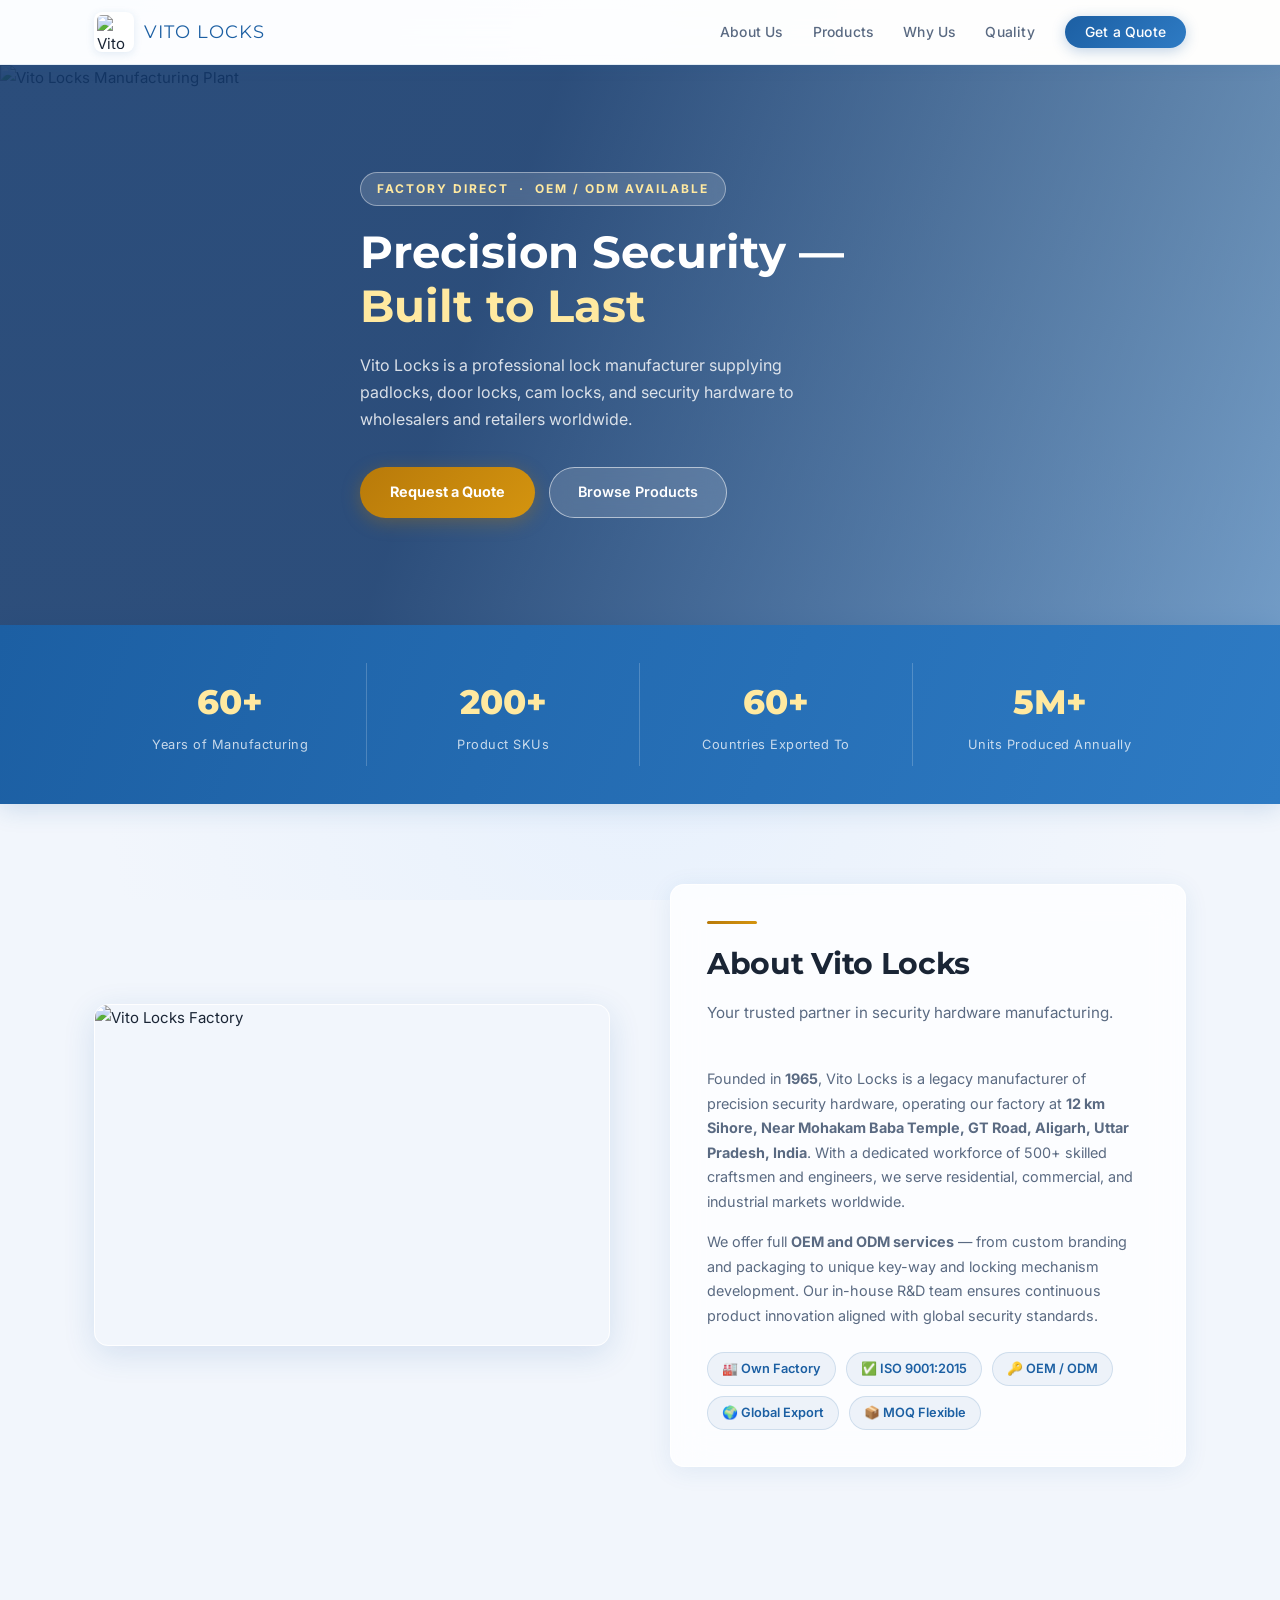
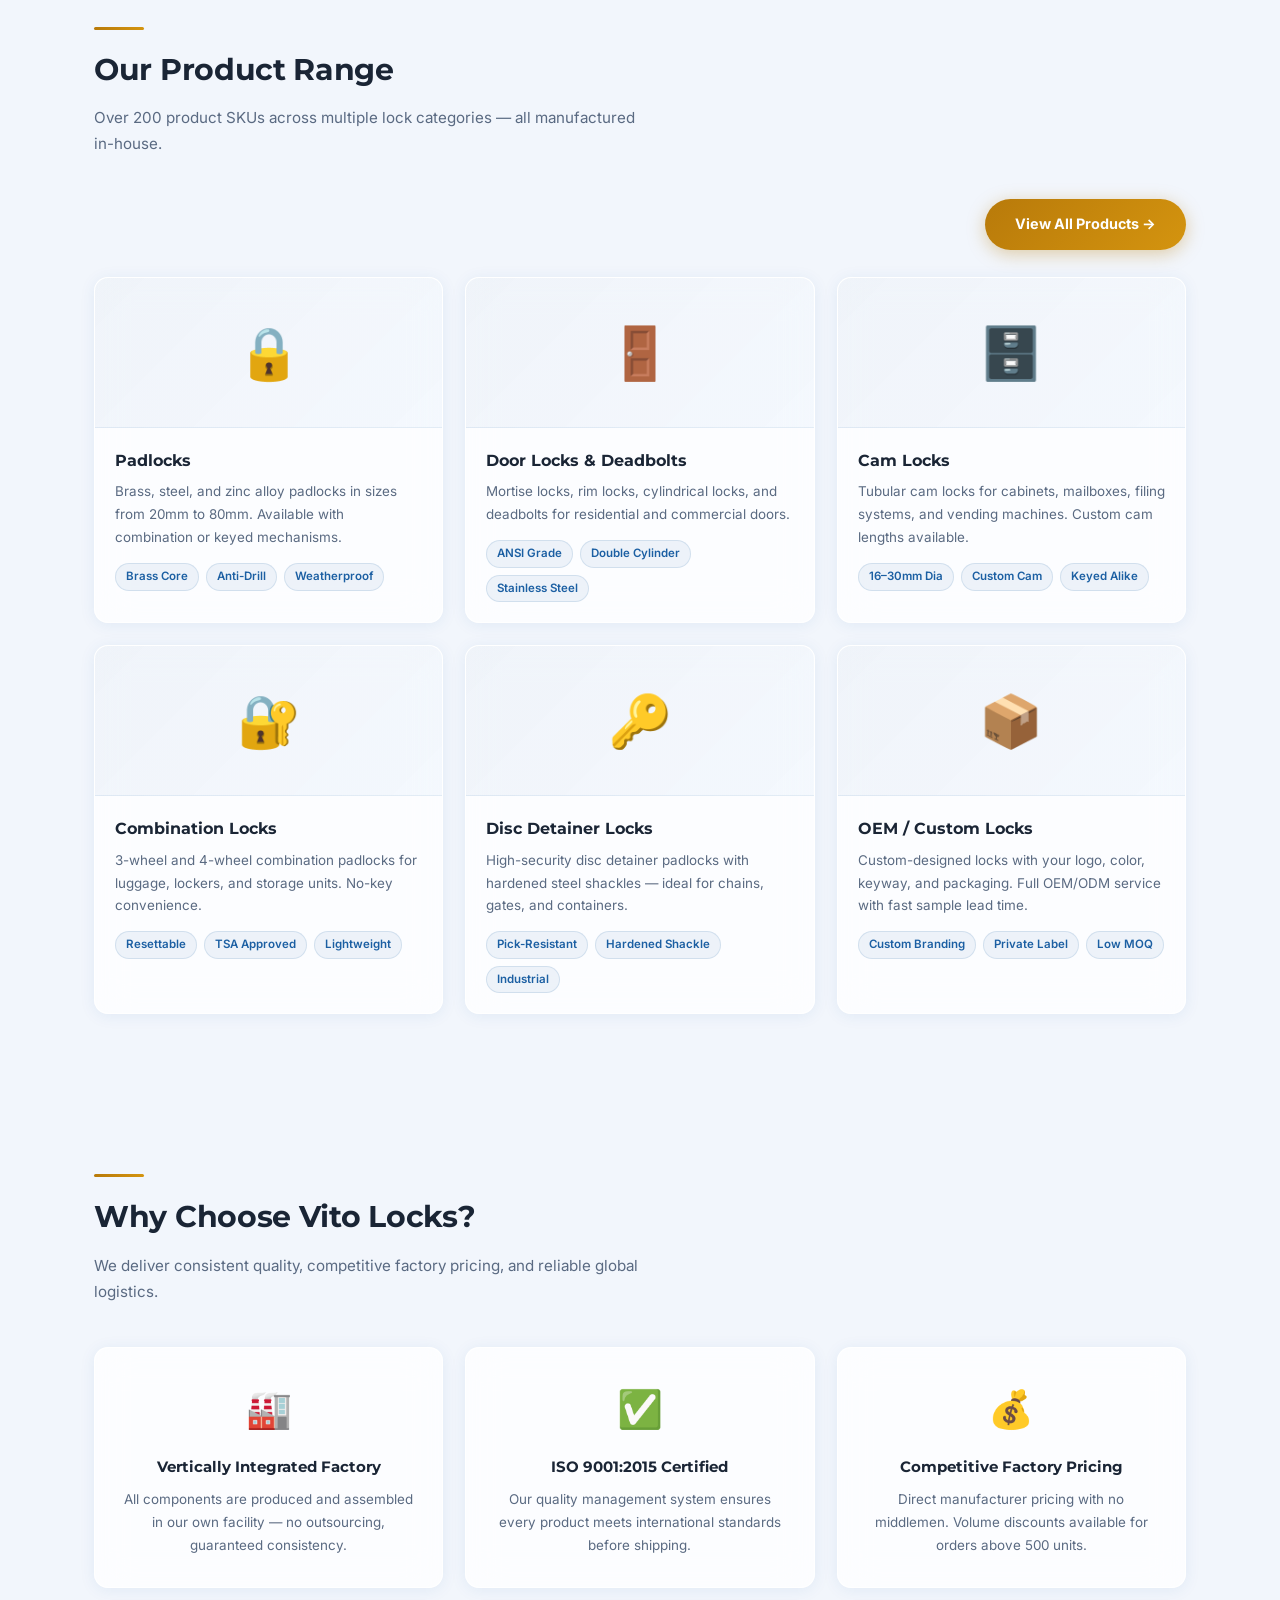
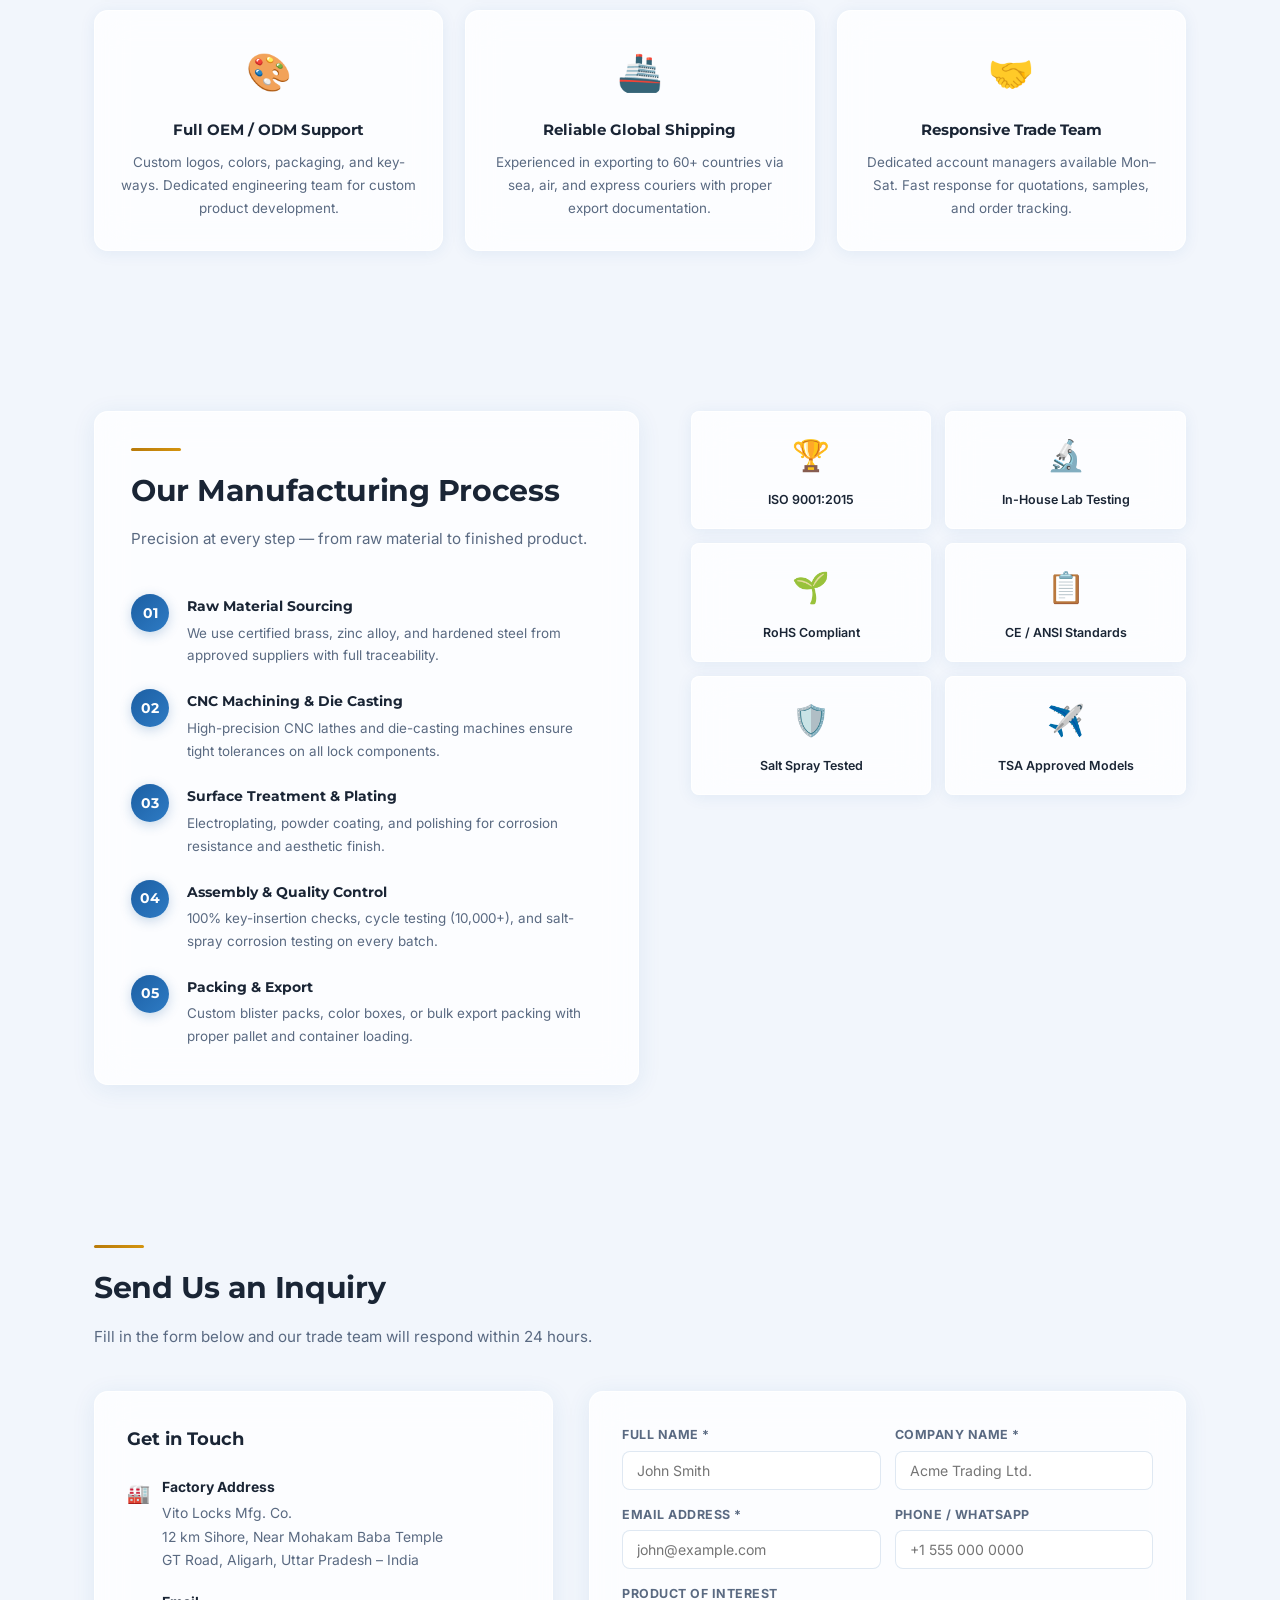
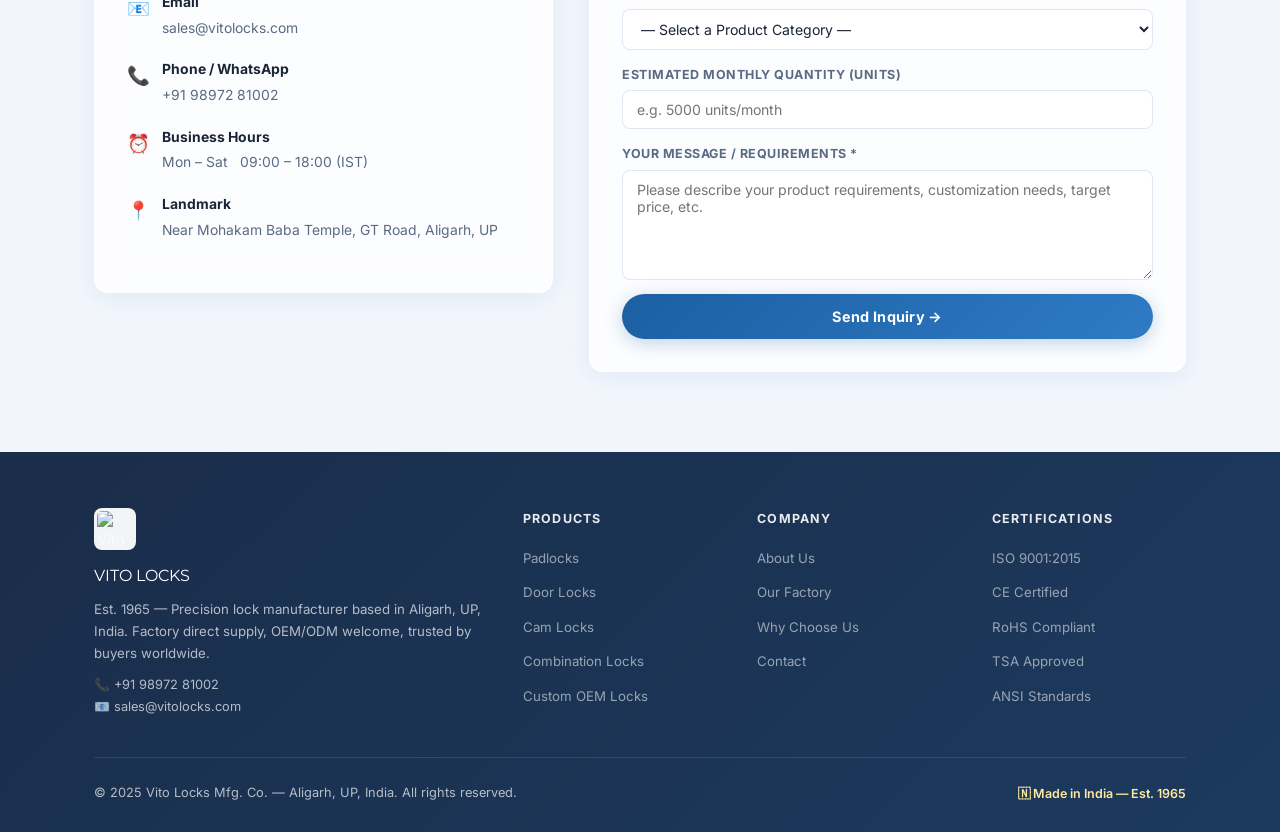
==== index.html @ 5e4e80c4 "fix: update company details — est. 1965, Aligarh UP India, correct phone & email" ====
<!DOCTYPE html>
<html lang="en">
<head>
  <meta charset="UTF-8" />
  <meta name="viewport" content="width=device-width, initial-scale=1.0" />
  <title>Vito Locks — Premium Lock Manufacturer | Factory Direct Supply</title>
  <meta name="description" content="Vito Locks is a leading manufacturer of high-quality padlocks, door locks, and security hardware. OEM/ODM available. ISO certified. Factory direct pricing for B2B buyers worldwide." />
  <meta name="keywords" content="lock manufacturer, padlock factory, door lock supplier, OEM locks, security hardware, Vito Locks" />
  <link rel="stylesheet" href="style.css" />
  <!-- Favicon placeholder using emoji -->
  <link rel="icon" href="data:image/svg+xml,<svg xmlns='http://www.w3.org/2000/svg' viewBox='0 0 100 100'><text y='.9em' font-size='90'>🔒</text></svg>" />
</head>
<body>

<!-- ============================================================
     NAVIGATION
     ============================================================ -->
<nav id="navbar">
  <div class="container nav-inner">
    <div class="nav-logo">
      <img src="logo.png" alt="Vito Locks Logo" />
      <span class="brand">VITO LOCKS</span>
    </div>
    <ul class="nav-links" id="navLinks">
      <li><a href="#about">About Us</a></li>
      <li><a href="products.html">Products</a></li>
      <li><a href="#why">Why Us</a></li>
      <li><a href="#manufacturing">Quality</a></li>
      <li><a href="#contact" class="nav-cta">Get a Quote</a></li>
    </ul>
    <div class="hamburger" id="hamburger" aria-label="Open menu">
      <span></span><span></span><span></span>
    </div>
  </div>
</nav>

<!-- ============================================================
     HERO
     ============================================================ -->
<section id="hero">
  <img src="hero.png" alt="Vito Locks Manufacturing Plant" class="hero-img" />
  <div class="hero-bg"></div>
  <div class="container hero-content">
    <span class="hero-tag">Factory Direct &nbsp;·&nbsp; OEM / ODM Available</span>
    <h1 class="hero-title">Precision Security — <span>Built to Last</span></h1>
    <p class="hero-desc">
      Vito Locks is a professional lock manufacturer supplying padlocks, door locks,
      cam locks, and security hardware to wholesalers and retailers worldwide.
    </p>
    <div class="btn-group">
      <a href="#contact" class="btn-primary ripple-btn">Request a Quote</a>
      <a href="products.html" class="btn-outline ripple-btn">Browse Products</a>
    </div>
  </div>
</section>

<!-- ============================================================
     STATS STRIP
     ============================================================ -->
<div id="stats">
  <div class="container">
    <div class="stats-grid">
      <div class="stat-item">
        <div class="stat-num" data-count="60" data-suffix="+">60+</div>
        <div class="stat-label">Years of Manufacturing</div>
      </div>
      <div class="stat-item">
        <div class="stat-num" data-count="200" data-suffix="+">200+</div>
        <div class="stat-label">Product SKUs</div>
      </div>
      <div class="stat-item">
        <div class="stat-num" data-count="60" data-suffix="+">60+</div>
        <div class="stat-label">Countries Exported To</div>
      </div>
      <div class="stat-item">
        <div class="stat-num" data-count="5000000" data-suffix="+">5M+</div>
        <div class="stat-label">Units Produced Annually</div>
      </div>
    </div>
  </div>
</div>

<!-- ============================================================
     ABOUT
     ============================================================ -->
<section id="about">
  <div class="container">
    <div class="about-grid">
      <div class="about-img-wrap">
        <img src="hero.png" alt="Vito Locks Factory" />
      </div>
      <div class="about-text-panel">
        <div class="divider"></div>
        <h2 class="section-title">About Vito Locks</h2>
        <p class="section-sub">Your trusted partner in security hardware manufacturing.</p>
        <p style="font-size:0.9rem; color: var(--neutral-mid); margin-bottom:16px;">
          Founded in <strong>1965</strong>, Vito Locks is a legacy manufacturer of precision security hardware,
          operating our factory at <strong>12 km Sihore, Near Mohakam Baba Temple, GT Road, Aligarh, Uttar Pradesh, India</strong>.
          With a dedicated workforce of 500+ skilled craftsmen and engineers, we serve residential, commercial, and industrial markets worldwide.
        </p>
        <p style="font-size:0.9rem; color: var(--neutral-mid); margin-bottom:24px;">
          We offer full <strong>OEM and ODM services</strong> — from custom branding and packaging to unique
          key-way and locking mechanism development. Our in-house R&D team ensures continuous product
          innovation aligned with global security standards.
        </p>
        <div class="about-badges">
          <span class="badge">🏭 Own Factory</span>
          <span class="badge">✅ ISO 9001:2015</span>
          <span class="badge">🔑 OEM / ODM</span>
          <span class="badge">🌍 Global Export</span>
          <span class="badge">📦 MOQ Flexible</span>
        </div>
      </div>
    </div>
  </div>
</section>

<!-- ============================================================
     PRODUCTS
     ============================================================ -->
<section id="products">
  <div class="container">
    <div class="divider"></div>
    <h2 class="section-title">Our Product Range</h2>
    <p class="section-sub">Over 200 product SKUs across multiple lock categories — all manufactured in-house.</p>
    <div style="text-align:right;margin-bottom:20px;"><a href="products.html" class="btn-primary ripple-btn" style="display:inline-block;">View All Products →</a></div>

    <div class="products-grid">

      <div class="product-card">
        <div class="product-img">🔒</div>
        <div class="product-body">
          <h3 class="product-name">Padlocks</h3>
          <p class="product-desc">Brass, steel, and zinc alloy padlocks in sizes from 20mm to 80mm. Available with combination or keyed mechanisms.</p>
          <div class="product-tags">
            <span class="tag">Brass Core</span>
            <span class="tag">Anti-Drill</span>
            <span class="tag">Weatherproof</span>
          </div>
        </div>
      </div>

      <div class="product-card">
        <div class="product-img">🚪</div>
        <div class="product-body">
          <h3 class="product-name">Door Locks & Deadbolts</h3>
          <p class="product-desc">Mortise locks, rim locks, cylindrical locks, and deadbolts for residential and commercial doors.</p>
          <div class="product-tags">
            <span class="tag">ANSI Grade</span>
            <span class="tag">Double Cylinder</span>
            <span class="tag">Stainless Steel</span>
          </div>
        </div>
      </div>

      <div class="product-card">
        <div class="product-img">🗄️</div>
        <div class="product-body">
          <h3 class="product-name">Cam Locks</h3>
          <p class="product-desc">Tubular cam locks for cabinets, mailboxes, filing systems, and vending machines. Custom cam lengths available.</p>
          <div class="product-tags">
            <span class="tag">16–30mm Dia</span>
            <span class="tag">Custom Cam</span>
            <span class="tag">Keyed Alike</span>
          </div>
        </div>
      </div>

      <div class="product-card">
        <div class="product-img">🔐</div>
        <div class="product-body">
          <h3 class="product-name">Combination Locks</h3>
          <p class="product-desc">3-wheel and 4-wheel combination padlocks for luggage, lockers, and storage units. No-key convenience.</p>
          <div class="product-tags">
            <span class="tag">Resettable</span>
            <span class="tag">TSA Approved</span>
            <span class="tag">Lightweight</span>
          </div>
        </div>
      </div>

      <div class="product-card">
        <div class="product-img">🔑</div>
        <div class="product-body">
          <h3 class="product-name">Disc Detainer Locks</h3>
          <p class="product-desc">High-security disc detainer padlocks with hardened steel shackles — ideal for chains, gates, and containers.</p>
          <div class="product-tags">
            <span class="tag">Pick-Resistant</span>
            <span class="tag">Hardened Shackle</span>
            <span class="tag">Industrial</span>
          </div>
        </div>
      </div>

      <div class="product-card">
        <div class="product-img">📦</div>
        <div class="product-body">
          <h3 class="product-name">OEM / Custom Locks</h3>
          <p class="product-desc">Custom-designed locks with your logo, color, keyway, and packaging. Full OEM/ODM service with fast sample lead time.</p>
          <div class="product-tags">
            <span class="tag">Custom Branding</span>
            <span class="tag">Private Label</span>
            <span class="tag">Low MOQ</span>
          </div>
        </div>
      </div>

    </div>
  </div>
</section>

<!-- ============================================================
     WHY CHOOSE US
     ============================================================ -->
<section id="why">
  <div class="container">
    <div class="divider"></div>
    <h2 class="section-title">Why Choose Vito Locks?</h2>
    <p class="section-sub">We deliver consistent quality, competitive factory pricing, and reliable global logistics.</p>

    <div class="why-grid">

      <div class="why-card">
        <span class="why-icon">🏭</span>
        <h4>Vertically Integrated Factory</h4>
        <p>All components are produced and assembled in our own facility — no outsourcing, guaranteed consistency.</p>
      </div>

      <div class="why-card">
        <span class="why-icon">✅</span>
        <h4>ISO 9001:2015 Certified</h4>
        <p>Our quality management system ensures every product meets international standards before shipping.</p>
      </div>

      <div class="why-card">
        <span class="why-icon">💰</span>
        <h4>Competitive Factory Pricing</h4>
        <p>Direct manufacturer pricing with no middlemen. Volume discounts available for orders above 500 units.</p>
      </div>

      <div class="why-card">
        <span class="why-icon">🎨</span>
        <h4>Full OEM / ODM Support</h4>
        <p>Custom logos, colors, packaging, and key-ways. Dedicated engineering team for custom product development.</p>
      </div>

      <div class="why-card">
        <span class="why-icon">🚢</span>
        <h4>Reliable Global Shipping</h4>
        <p>Experienced in exporting to 60+ countries via sea, air, and express couriers with proper export documentation.</p>
      </div>

      <div class="why-card">
        <span class="why-icon">🤝</span>
        <h4>Responsive Trade Team</h4>
        <p>Dedicated account managers available Mon–Sat. Fast response for quotations, samples, and order tracking.</p>
      </div>

    </div>
  </div>
</section>

<!-- ============================================================
     MANUFACTURING & QUALITY
     ============================================================ -->
<section id="manufacturing">
  <div class="container">
    <div class="mfg-layout">
      <div class="mfg-panel">
        <div class="divider"></div>
        <h2 class="section-title">Our Manufacturing Process</h2>
        <p class="section-sub">Precision at every step — from raw material to finished product.</p>
        <div class="mfg-steps">
          <div class="mfg-step">
            <div class="step-num">01</div>
            <div class="step-body">
              <h5>Raw Material Sourcing</h5>
              <p>We use certified brass, zinc alloy, and hardened steel from approved suppliers with full traceability.</p>
            </div>
          </div>
          <div class="mfg-step">
            <div class="step-num">02</div>
            <div class="step-body">
              <h5>CNC Machining & Die Casting</h5>
              <p>High-precision CNC lathes and die-casting machines ensure tight tolerances on all lock components.</p>
            </div>
          </div>
          <div class="mfg-step">
            <div class="step-num">03</div>
            <div class="step-body">
              <h5>Surface Treatment & Plating</h5>
              <p>Electroplating, powder coating, and polishing for corrosion resistance and aesthetic finish.</p>
            </div>
          </div>
          <div class="mfg-step">
            <div class="step-num">04</div>
            <div class="step-body">
              <h5>Assembly & Quality Control</h5>
              <p>100% key-insertion checks, cycle testing (10,000+), and salt-spray corrosion testing on every batch.</p>
            </div>
          </div>
          <div class="mfg-step">
            <div class="step-num">05</div>
            <div class="step-body">
              <h5>Packing & Export</h5>
              <p>Custom blister packs, color boxes, or bulk export packing with proper pallet and container loading.</p>
            </div>
          </div>
        </div>
      </div>
      <div>
        <div class="mfg-certs" style="margin-top:0;">
          <div class="cert-box">
            <div class="cert-icon">🏆</div>
            <p>ISO 9001:2015</p>
          </div>
          <div class="cert-box">
            <div class="cert-icon">🔬</div>
            <p>In-House Lab Testing</p>
          </div>
          <div class="cert-box">
            <div class="cert-icon">🌱</div>
            <p>RoHS Compliant</p>
          </div>
          <div class="cert-box">
            <div class="cert-icon">📋</div>
            <p>CE / ANSI Standards</p>
          </div>
          <div class="cert-box">
            <div class="cert-icon">🛡️</div>
            <p>Salt Spray Tested</p>
          </div>
          <div class="cert-box">
            <div class="cert-icon">✈️</div>
            <p>TSA Approved Models</p>
          </div>
        </div>
      </div>
    </div>
  </div>
</section>

<!-- ============================================================
     CONTACT / INQUIRY
     ============================================================ -->
<section id="contact">
  <div class="container">
    <div class="divider"></div>
    <h2 class="section-title">Send Us an Inquiry</h2>
    <p class="section-sub">Fill in the form below and our trade team will respond within 24 hours.</p>

    <div class="contact-wrap">
      <div class="contact-info-panel">
        <h3>Get in Touch</h3>
        <div class="info-line">
          <span class="icon">🏭</span>
          <p><strong>Factory Address</strong>Vito Locks Mfg. Co.<br />12 km Sihore, Near Mohakam Baba Temple<br />GT Road, Aligarh, Uttar Pradesh – India</p>
        </div>
        <div class="info-line">
          <span class="icon">📧</span>
          <p><strong>Email</strong>sales@vitolocks.com</p>
        </div>
        <div class="info-line">
          <span class="icon">📞</span>
          <p><strong>Phone / WhatsApp</strong>+91 98972 81002</p>
        </div>
        <div class="info-line">
          <span class="icon">⏰</span>
          <p><strong>Business Hours</strong>Mon – Sat &nbsp; 09:00 – 18:00 (IST)</p>
        </div>
        <div class="info-line">
          <span class="icon">📍</span>
          <p><strong>Landmark</strong>Near Mohakam Baba Temple, GT Road, Aligarh, UP</p>
        </div>
      </div>

      <div class="contact-form-panel">
      <form class="contact-form" id="inquiryForm" novalidate>
        <div class="form-row">
          <div class="form-group">
            <label for="fname">Full Name *</label>
            <input type="text" id="fname" placeholder="John Smith" required />
          </div>
          <div class="form-group">
            <label for="company">Company Name *</label>
            <input type="text" id="company" placeholder="Acme Trading Ltd." required />
          </div>
        </div>
        <div class="form-row">
          <div class="form-group">
            <label for="email">Email Address *</label>
            <input type="email" id="email" placeholder="john@example.com" required />
          </div>
          <div class="form-group">
            <label for="phone">Phone / WhatsApp</label>
            <input type="tel" id="phone" placeholder="+1 555 000 0000" />
          </div>
        </div>
        <div class="form-group">
          <label for="product">Product of Interest</label>
          <select id="product">
            <option value="">— Select a Product Category —</option>
            <option>Padlocks</option>
            <option>Door Locks & Deadbolts</option>
            <option>Cam Locks</option>
            <option>Combination Locks</option>
            <option>Disc Detainer Locks</option>
            <option>OEM / Custom Locks</option>
            <option>Other / Multiple Products</option>
          </select>
        </div>
        <div class="form-group">
          <label for="qty">Estimated Monthly Quantity (Units)</label>
          <input type="text" id="qty" placeholder="e.g. 5000 units/month" />
        </div>
        <div class="form-group">
          <label for="message">Your Message / Requirements *</label>
          <textarea id="message" placeholder="Please describe your product requirements, customization needs, target price, etc." required></textarea>
        </div>
        <button type="submit" class="btn-submit ripple-btn">Send Inquiry →</button>
      </form>
      </div>
    </div>
  </div>
</section>

<!-- ============================================================
     FOOTER
     ============================================================ -->
<footer id="footer">
  <div class="container">
    <div class="footer-grid">
      <div class="footer-brand">
        <img src="logo.png" alt="Vito Locks" />
        <div class="brand-name">VITO LOCKS</div>
        <p>Est. 1965 &mdash; Precision lock manufacturer based in Aligarh, UP, India. Factory direct supply, OEM/ODM welcome, trusted by buyers worldwide.</p>
        <p style="margin-top:10px;font-size:0.8rem;">📞 +91 98972 81002<br/>📧 sales@vitolocks.com</p>
      </div>
      <div class="footer-col">
        <h5>Products</h5>
        <ul>
          <li><a href="#products">Padlocks</a></li>
          <li><a href="#products">Door Locks</a></li>
          <li><a href="#products">Cam Locks</a></li>
          <li><a href="#products">Combination Locks</a></li>
          <li><a href="#products">Custom OEM Locks</a></li>
        </ul>
      </div>
      <div class="footer-col">
        <h5>Company</h5>
        <ul>
          <li><a href="#about">About Us</a></li>
          <li><a href="#manufacturing">Our Factory</a></li>
          <li><a href="#why">Why Choose Us</a></li>
          <li><a href="#contact">Contact</a></li>
        </ul>
      </div>
      <div class="footer-col">
        <h5>Certifications</h5>
        <ul>
          <li><a href="#">ISO 9001:2015</a></li>
          <li><a href="#">CE Certified</a></li>
          <li><a href="#">RoHS Compliant</a></li>
          <li><a href="#">TSA Approved</a></li>
          <li><a href="#">ANSI Standards</a></li>
        </ul>
      </div>
    </div>
    <div class="footer-bottom">
      <p>© 2025 Vito Locks Mfg. Co. &mdash; Aligarh, UP, India. All rights reserved.</p>
      <span class="made-in">🇳 Made in India — Est. 1965</span>
    </div>
  </div>
</footer>

<!-- Toast notification -->
<div id="toast"></div>

<script src="script.js"></script>
</body>
</html>
---- style.css ----
/* ===========================
   VITO LOCKS — Light Theme Stylesheet
   =========================== */

@import url('https://fonts.googleapis.com/css2?family=Inter:wght@300;400;500;600;700&family=Montserrat:wght@600;700;800&display=swap');

/* ——— CSS Variables ——— */
:root {
  --primary:         #1c5fa3;       /* medium steel blue */
  --primary-light:   #2e7bc4;
  --primary-glass:   rgba(28,95,163,0.12);
  --accent:          #b87a0a;       /* warm gold (darker for light bg) */
  --accent-light:    #d4940f;
  --accent-pale:     #fdf3dc;
  --neutral-dark:    #1a2535;
  --neutral-mid:     #5a6a82;
  --neutral-soft:    #8494a8;
  --neutral-light:   #f0f5fb;
  --bg:              #ffffff;
  --border:          rgba(28,95,163,0.12);
  --border-light:    rgba(255,255,255,0.9);
  --glass-bg:        rgba(255,255,255,0.70);
  --glass-bg-card:   rgba(255,255,255,0.78);
  --glass-bg-nav:    rgba(255,255,255,0.88);
  --glass-blur:      blur(18px);
  --glass-shadow:    0 4px 24px rgba(28,95,163,0.09);
  --shadow:          0 2px 16px rgba(28,95,163,0.08);
  --radius:          14px;
  --radius-sm:       8px;
  --font-body:       'Inter', sans-serif;
  --font-head:       'Montserrat', sans-serif;
  --transition:      0.26s ease;
}

/* ——— Reset ——— */
*, *::before, *::after { box-sizing: border-box; margin: 0; padding: 0; }
html { scroll-behavior: smooth; }

body {
  font-family: var(--font-body);
  font-size: 15px;
  color: var(--neutral-dark);
  line-height: 1.7;
  /* Soft airy light background */
  background:
    radial-gradient(ellipse at 0% 0%,   rgba(180,210,255,0.35) 0%, transparent 55%),
    radial-gradient(ellipse at 100% 15%, rgba(255,220,150,0.18) 0%, transparent 50%),
    radial-gradient(ellipse at 50% 80%,  rgba(200,225,255,0.25) 0%, transparent 60%),
    #f2f6fc;
  background-attachment: fixed;
}

img { display: block; max-width: 100%; }
a  { text-decoration: none; color: inherit; }
ul { list-style: none; }

/* ——— Utility ——— */
.container {
  max-width: 1140px;
  margin: 0 auto;
  padding: 0 24px;
}
.section-title {
  font-family: var(--font-head);
  font-size: 1.9rem;
  color: var(--neutral-dark);
  margin-bottom: 10px;
  letter-spacing: -0.3px;
}
.section-sub {
  font-size: 0.95rem;
  color: var(--neutral-mid);
  margin-bottom: 42px;
  max-width: 560px;
}
.divider {
  width: 50px;
  height: 3px;
  background: linear-gradient(90deg, var(--accent), var(--accent-light));
  margin-bottom: 14px;
  border-radius: 2px;
}
section { padding: 80px 0; }

/* ——— RIPPLE / BUBBLE EFFECT ——— */
.ripple-btn {
  position: relative;
  overflow: hidden;
}
.ripple-btn .ripple {
  position: absolute;
  border-radius: 50%;
  transform: scale(0);
  animation: ripple-anim 0.65s linear;
  background: rgba(28, 95, 163, 0.18);
  pointer-events: none;
}
.btn-primary .ripple,
.btn-submit .ripple  { background: rgba(255,255,255,0.4); }
.btn-outline .ripple { background: rgba(28,95,163,0.12); }
.chip .ripple        { background: rgba(28,95,163,0.15); }
@keyframes ripple-anim {
  to { transform: scale(4); opacity: 0; }
}

/* ——— NAV ——— */
#navbar {
  position: sticky;
  top: 0;
  z-index: 1000;
  background: var(--glass-bg-nav);
  backdrop-filter: blur(20px);
  -webkit-backdrop-filter: blur(20px);
  border-bottom: 1px solid rgba(28,95,163,0.1);
  box-shadow: 0 2px 16px rgba(28,95,163,0.08);
}
.nav-inner {
  display: flex;
  align-items: center;
  justify-content: space-between;
  height: 64px;
}
.nav-logo {
  display: flex;
  align-items: center;
  gap: 10px;
}
.nav-logo img {
  height: 40px;
  width: 40px;
  object-fit: contain;
  border-radius: var(--radius-sm);
  background: white;
  padding: 3px;
  box-shadow: 0 2px 8px rgba(28,95,163,0.12);
}
.nav-logo .brand {
  font-family: var(--font-head);
  font-size: 1.15rem;
  color: var(--primary);
  letter-spacing: 1px;
}
.nav-links {
  display: flex;
  align-items: center;
  gap: 30px;
}
.nav-links a {
  color: var(--neutral-mid);
  font-size: 0.87rem;
  font-weight: 500;
  letter-spacing: 0.2px;
  transition: color var(--transition);
}
.nav-links a:hover { color: var(--primary); }
.nav-cta {
  background: linear-gradient(135deg, var(--primary), var(--primary-light));
  color: white !important;
  padding: 8px 20px;
  border-radius: 30px !important;
  font-weight: 700;
  box-shadow: 0 3px 14px rgba(28,95,163,0.28);
  transition: transform var(--transition), box-shadow var(--transition) !important;
}
.nav-cta:hover {
  transform: translateY(-1px);
  box-shadow: 0 6px 22px rgba(28,95,163,0.38) !important;
}
.hamburger {
  display: none;
  flex-direction: column;
  gap: 5px;
  cursor: pointer;
  padding: 4px;
}
.hamburger span {
  display: block;
  width: 24px;
  height: 2px;
  background: var(--neutral-dark);
  border-radius: 2px;
  transition: var(--transition);
}

/* ——— HERO ——— */
#hero {
  position: relative;
  min-height: 560px;
  display: flex;
  align-items: center;
  overflow: hidden;
  padding: 0;
}
.hero-bg {
  position: absolute;
  inset: 0;
  background: linear-gradient(110deg, rgba(18,55,105,0.88) 38%, rgba(28,95,163,0.60) 100%);
  z-index: 1;
}
.hero-img {
  position: absolute;
  inset: 0;
  width: 100%;
  height: 100%;
  object-fit: cover;
  z-index: 0;
  filter: brightness(1.05) saturate(0.9);
}
.hero-content {
  position: relative;
  z-index: 2;
  padding: 90px 0;
}
.hero-tag {
  display: inline-block;
  background: rgba(255,255,255,0.15);
  backdrop-filter: blur(8px);
  -webkit-backdrop-filter: blur(8px);
  border: 1px solid rgba(255,255,255,0.4);
  color: #ffe9a0;
  font-size: 0.75rem;
  font-weight: 700;
  letter-spacing: 2px;
  text-transform: uppercase;
  padding: 6px 16px;
  border-radius: 30px;
  margin-bottom: 20px;
}
.hero-title {
  font-family: var(--font-head);
  font-size: 2.8rem;
  color: #fff;
  line-height: 1.2;
  margin-bottom: 18px;
  max-width: 560px;
}
.hero-title span { color: #ffe9a0; }
.hero-desc {
  color: rgba(255,255,255,0.82);
  font-size: 1rem;
  max-width: 480px;
  margin-bottom: 34px;
}
.btn-group { display: flex; gap: 14px; flex-wrap: wrap; }

/* Buttons */
.btn-primary {
  background: linear-gradient(135deg, var(--accent) 0%, var(--accent-light) 100%);
  color: #fff;
  padding: 13px 30px;
  border-radius: 30px;
  font-weight: 700;
  font-size: 0.9rem;
  border: none;
  cursor: pointer;
  transition: transform var(--transition), box-shadow var(--transition);
  box-shadow: 0 4px 18px rgba(184,122,10,0.35);
  position: relative;
  overflow: hidden;
  display: inline-block;
}
.btn-primary:hover {
  transform: translateY(-2px);
  box-shadow: 0 8px 28px rgba(184,122,10,0.45);
  color: #fff;
}

.btn-outline {
  background: rgba(255,255,255,0.14);
  backdrop-filter: blur(10px);
  -webkit-backdrop-filter: blur(10px);
  border: 1.5px solid rgba(255,255,255,0.55);
  color: white;
  padding: 12px 28px;
  border-radius: 30px;
  font-weight: 600;
  font-size: 0.9rem;
  cursor: pointer;
  transition: background var(--transition), border-color var(--transition), transform var(--transition);
  position: relative;
  overflow: hidden;
  display: inline-block;
}
.btn-outline:hover {
  background: rgba(255,255,255,0.25);
  border-color: white;
  transform: translateY(-2px);
}

.btn-submit {
  background: linear-gradient(135deg, var(--primary) 0%, var(--primary-light) 100%);
  color: white;
  padding: 14px;
  border-radius: 30px;
  border: none;
  font-weight: 700;
  font-size: 0.9rem;
  cursor: pointer;
  font-family: var(--font-body);
  letter-spacing: 0.3px;
  transition: transform var(--transition), box-shadow var(--transition);
  box-shadow: 0 4px 18px rgba(28,95,163,0.28);
  position: relative;
  overflow: hidden;
}
.btn-submit:hover {
  transform: translateY(-2px);
  box-shadow: 0 8px 28px rgba(28,95,163,0.38);
}

/* ——— STATS STRIP ——— */
#stats {
  background: linear-gradient(110deg, var(--primary) 0%, var(--primary-light) 100%);
  padding: 38px 0;
  box-shadow: 0 4px 24px rgba(28,95,163,0.18);
}
.stats-grid {
  display: grid;
  grid-template-columns: repeat(4, 1fr);
  gap: 0;
  text-align: center;
}
.stat-item {
  padding: 10px 20px;
  border-right: 1px solid rgba(255,255,255,0.2);
}
.stat-item:last-child { border-right: none; }
.stat-num {
  font-family: var(--font-head);
  font-size: 2.1rem;
  font-weight: 800;
  color: #ffe9a0;
}
.stat-label {
  font-size: 0.8rem;
  color: rgba(255,255,255,0.75);
  letter-spacing: 0.5px;
  margin-top: 4px;
}

/* ——— ABOUT ——— */
#about { background: transparent; }
#about .about-grid {
  display: grid;
  grid-template-columns: 1fr 1fr;
  gap: 60px;
  align-items: center;
}
.about-img-wrap {
  border-radius: var(--radius);
  overflow: hidden;
  box-shadow: 0 8px 32px rgba(28,95,163,0.14);
  border: 1px solid rgba(255,255,255,0.9);
}
.about-img-wrap img { width: 100%; height: 340px; object-fit: cover; }

.about-text-panel {
  background: var(--glass-bg-card);
  backdrop-filter: var(--glass-blur);
  -webkit-backdrop-filter: var(--glass-blur);
  border: 1px solid rgba(255,255,255,0.85);
  border-radius: var(--radius);
  padding: 36px;
  box-shadow: var(--glass-shadow);
}
.about-badges {
  display: flex;
  gap: 10px;
  flex-wrap: wrap;
  margin-top: 24px;
}
.badge {
  background: rgba(28,95,163,0.07);
  border: 1px solid rgba(28,95,163,0.15);
  border-radius: 20px;
  padding: 5px 14px;
  font-size: 0.8rem;
  font-weight: 600;
  color: var(--primary);
}

/* ——— PRODUCTS ——— */
#products { background: transparent; }
#products .products-grid {
  display: grid;
  grid-template-columns: repeat(3, 1fr);
  gap: 22px;
}
.product-card {
  background: var(--glass-bg-card);
  backdrop-filter: var(--glass-blur);
  -webkit-backdrop-filter: var(--glass-blur);
  border: 1px solid rgba(255,255,255,0.85);
  border-radius: var(--radius);
  overflow: hidden;
  transition: box-shadow var(--transition), transform var(--transition), border-color var(--transition);
  box-shadow: var(--shadow);
}
.product-card:hover {
  box-shadow: 0 12px 36px rgba(28,95,163,0.14);
  transform: translateY(-4px);
  border-color: rgba(184,122,10,0.3);
}
.product-img {
  height: 150px;
  background: linear-gradient(135deg, rgba(28,95,163,0.06), rgba(45,130,220,0.04));
  display: flex;
  align-items: center;
  justify-content: center;
  font-size: 3.2rem;
  border-bottom: 1px solid rgba(28,95,163,0.08);
}
.product-body { padding: 20px; }
.product-name {
  font-family: var(--font-head);
  font-size: 0.97rem;
  color: var(--neutral-dark);
  margin-bottom: 6px;
}
.product-desc { font-size: 0.84rem; color: var(--neutral-mid); margin-bottom: 14px; }
.product-tags { display: flex; gap: 7px; flex-wrap: wrap; }
.tag {
  font-size: 0.72rem;
  font-weight: 600;
  color: var(--primary);
  background: rgba(28,95,163,0.07);
  border: 1px solid rgba(28,95,163,0.13);
  padding: 3px 10px;
  border-radius: 20px;
}

/* ——— WHY US ——— */
#why { background: transparent; }
#why .why-grid {
  display: grid;
  grid-template-columns: repeat(3, 1fr);
  gap: 22px;
}
.why-card {
  background: var(--glass-bg-card);
  backdrop-filter: var(--glass-blur);
  -webkit-backdrop-filter: var(--glass-blur);
  border: 1px solid rgba(255,255,255,0.85);
  border-radius: var(--radius);
  padding: 30px 24px;
  text-align: center;
  transition: box-shadow var(--transition), transform var(--transition), border-color var(--transition);
  box-shadow: var(--shadow);
}
.why-card:hover {
  box-shadow: 0 10px 32px rgba(28,95,163,0.14);
  transform: translateY(-3px);
  border-color: rgba(184,122,10,0.25);
}
.why-icon { font-size: 2.3rem; margin-bottom: 14px; display: block; }
.why-card h4 {
  font-family: var(--font-head);
  font-size: 0.95rem;
  color: var(--neutral-dark);
  margin-bottom: 8px;
}
.why-card p { font-size: 0.84rem; color: var(--neutral-mid); }

/* ——— MANUFACTURING ——— */
#manufacturing { background: transparent; }
#manufacturing .mfg-layout {
  display: grid;
  grid-template-columns: 1.1fr 1fr;
  gap: 52px;
  align-items: start;
}
.mfg-panel {
  background: var(--glass-bg-card);
  backdrop-filter: var(--glass-blur);
  -webkit-backdrop-filter: var(--glass-blur);
  border: 1px solid rgba(255,255,255,0.85);
  border-radius: var(--radius);
  padding: 36px;
  box-shadow: var(--glass-shadow);
}
.mfg-steps { display: flex; flex-direction: column; gap: 22px; }
.mfg-step { display: flex; gap: 18px; align-items: flex-start; }
.step-num {
  flex-shrink: 0;
  width: 38px;
  height: 38px;
  background: linear-gradient(135deg, var(--primary), var(--primary-light));
  color: white;
  font-family: var(--font-head);
  font-size: 0.85rem;
  font-weight: 700;
  display: flex;
  align-items: center;
  justify-content: center;
  border-radius: 50%;
  box-shadow: 0 3px 12px rgba(28,95,163,0.25);
}
.step-body h5 {
  font-family: var(--font-head);
  font-size: 0.9rem;
  color: var(--neutral-dark);
  margin-bottom: 3px;
}
.step-body p { font-size: 0.84rem; color: var(--neutral-mid); }

.mfg-certs {
  display: grid;
  grid-template-columns: 1fr 1fr;
  gap: 14px;
}
.cert-box {
  background: var(--glass-bg-card);
  backdrop-filter: var(--glass-blur);
  -webkit-backdrop-filter: var(--glass-blur);
  border: 1px solid rgba(255,255,255,0.85);
  border-radius: var(--radius-sm);
  padding: 18px 14px;
  text-align: center;
  transition: transform var(--transition), border-color var(--transition), box-shadow var(--transition);
  box-shadow: var(--shadow);
}
.cert-box:hover {
  transform: translateY(-2px);
  border-color: rgba(184,122,10,0.25);
  box-shadow: 0 6px 20px rgba(28,95,163,0.12);
}
.cert-box .cert-icon { font-size: 1.9rem; margin-bottom: 8px; }
.cert-box p { font-size: 0.78rem; font-weight: 600; color: var(--neutral-dark); }

/* ——— CONTACT ——— */
#contact { background: transparent; }
#contact .contact-wrap {
  display: grid;
  grid-template-columns: 1fr 1.3fr;
  gap: 36px;
  align-items: start;
}
.contact-info-panel {
  background: var(--glass-bg-card);
  backdrop-filter: var(--glass-blur);
  -webkit-backdrop-filter: var(--glass-blur);
  border: 1px solid rgba(255,255,255,0.85);
  border-radius: var(--radius);
  padding: 32px;
  box-shadow: var(--glass-shadow);
}
.contact-info-panel h3 {
  font-family: var(--font-head);
  font-size: 1.1rem;
  color: var(--neutral-dark);
  margin-bottom: 22px;
}
.info-line { display: flex; gap: 12px; align-items: flex-start; margin-bottom: 18px; }
.info-line .icon { font-size: 1.15rem; margin-top: 2px; flex-shrink: 0; }
.info-line p { font-size: 0.87rem; color: var(--neutral-mid); }
.info-line strong { color: var(--neutral-dark); display: block; margin-bottom: 2px; }

.contact-form-panel {
  background: var(--glass-bg-card);
  backdrop-filter: var(--glass-blur);
  -webkit-backdrop-filter: var(--glass-blur);
  border: 1px solid rgba(255,255,255,0.85);
  border-radius: var(--radius);
  padding: 32px;
  box-shadow: var(--glass-shadow);
}
.contact-form { display: flex; flex-direction: column; gap: 14px; }
.form-row { display: grid; grid-template-columns: 1fr 1fr; gap: 14px; }
.form-group { display: flex; flex-direction: column; gap: 5px; }
.form-group label {
  font-size: 0.78rem;
  font-weight: 700;
  color: var(--neutral-mid);
  text-transform: uppercase;
  letter-spacing: 0.5px;
}
.form-group input,
.form-group select,
.form-group textarea {
  border: 1.5px solid rgba(28,95,163,0.14);
  border-radius: var(--radius-sm);
  padding: 10px 14px;
  font-family: var(--font-body);
  font-size: 0.88rem;
  color: var(--neutral-dark);
  background: rgba(255,255,255,0.75);
  outline: none;
  transition: border-color var(--transition), box-shadow var(--transition);
}
.form-group input:focus,
.form-group select:focus,
.form-group textarea:focus {
  border-color: var(--primary-light);
  box-shadow: 0 0 0 3px rgba(28,95,163,0.08);
  background: #fff;
}
.form-group textarea { resize: vertical; min-height: 110px; }

/* ——— FOOTER ——— */
#footer {
  background: linear-gradient(135deg, #1a2d4a 0%, #1c3a5e 100%);
  color: rgba(255,255,255,0.68);
  padding: 56px 0 28px;
}
.footer-grid {
  display: grid;
  grid-template-columns: 2fr 1fr 1fr 1fr;
  gap: 40px;
  margin-bottom: 40px;
}
.footer-brand img {
  height: 42px; width: 42px;
  object-fit: contain;
  background: rgba(255,255,255,0.95);
  border-radius: var(--radius-sm);
  padding: 3px;
  margin-bottom: 12px;
}
.footer-brand .brand-name {
  font-family: var(--font-head);
  font-size: 1rem;
  color: white;
  margin-bottom: 10px;
}
.footer-brand p { font-size: 0.83rem; line-height: 1.65; }
.footer-col h5 {
  font-size: 0.78rem;
  font-weight: 700;
  color: rgba(255,255,255,0.9);
  text-transform: uppercase;
  letter-spacing: 1.2px;
  margin-bottom: 16px;
}
.footer-col ul li { margin-bottom: 9px; }
.footer-col ul li a {
  font-size: 0.83rem;
  color: rgba(255,255,255,0.55);
  transition: color var(--transition);
}
.footer-col ul li a:hover { color: #ffe9a0; }
.footer-bottom {
  border-top: 1px solid rgba(255,255,255,0.1);
  padding-top: 24px;
  display: flex;
  justify-content: space-between;
  align-items: center;
  flex-wrap: wrap;
  gap: 10px;
}
.footer-bottom p { font-size: 0.8rem; }
.footer-bottom .made-in {
  font-size: 0.78rem;
  color: #ffe9a0;
  font-weight: 600;
}

/* ——— TOAST ——— */
#toast {
  position: fixed;
  bottom: 30px;
  right: 30px;
  background: rgba(255,255,255,0.92);
  backdrop-filter: blur(14px);
  -webkit-backdrop-filter: blur(14px);
  border: 1px solid rgba(28,95,163,0.15);
  color: var(--neutral-dark);
  padding: 14px 24px;
  border-radius: 12px;
  font-size: 0.87rem;
  font-weight: 500;
  box-shadow: 0 8px 32px rgba(28,95,163,0.14);
  transform: translateY(80px);
  opacity: 0;
  transition: all 0.38s cubic-bezier(0.34,1.56,0.64,1);
  z-index: 9999;
}
#toast.show { transform: translateY(0); opacity: 1; }

/* ——— FADE ANIMATION ——— */
.fade-item {
  opacity: 0;
  transform: translateY(22px);
  transition: opacity 0.5s ease, transform 0.5s ease;
}
.fade-item.visible {
  opacity: 1;
  transform: translateY(0);
}

/* ——— RESPONSIVE ——— */
@media (max-width: 992px) {
  .stats-grid { grid-template-columns: repeat(2, 1fr); }
  #about .about-grid { grid-template-columns: 1fr; }
  #products .products-grid { grid-template-columns: repeat(2, 1fr); }
  #why .why-grid { grid-template-columns: repeat(2, 1fr); }
  #manufacturing .mfg-layout { grid-template-columns: 1fr; }
  #contact .contact-wrap { grid-template-columns: 1fr; }
  .footer-grid { grid-template-columns: 1fr 1fr; }
}

@media (max-width: 680px) {
  .hero-title { font-size: 2rem; }
  .section-title { font-size: 1.5rem; }
  #products .products-grid { grid-template-columns: 1fr; }
  #why .why-grid { grid-template-columns: 1fr; }
  .form-row { grid-template-columns: 1fr; }
  .footer-grid { grid-template-columns: 1fr; }
  .nav-links { display: none; flex-direction: column; gap: 0; }
  .nav-links.open {
    display: flex;
    position: absolute;
    top: 64px;
    left: 0;
    right: 0;
    background: rgba(255,255,255,0.97);
    backdrop-filter: blur(20px);
    -webkit-backdrop-filter: blur(20px);
    padding: 12px 0;
    box-shadow: 0 8px 24px rgba(28,95,163,0.12);
    border-bottom: 1px solid rgba(28,95,163,0.08);
  }
  .nav-links.open a {
    padding: 12px 24px;
    display: block;
    color: var(--neutral-dark);
  }
  .hamburger { display: flex; }
  #navbar { position: relative; }
}
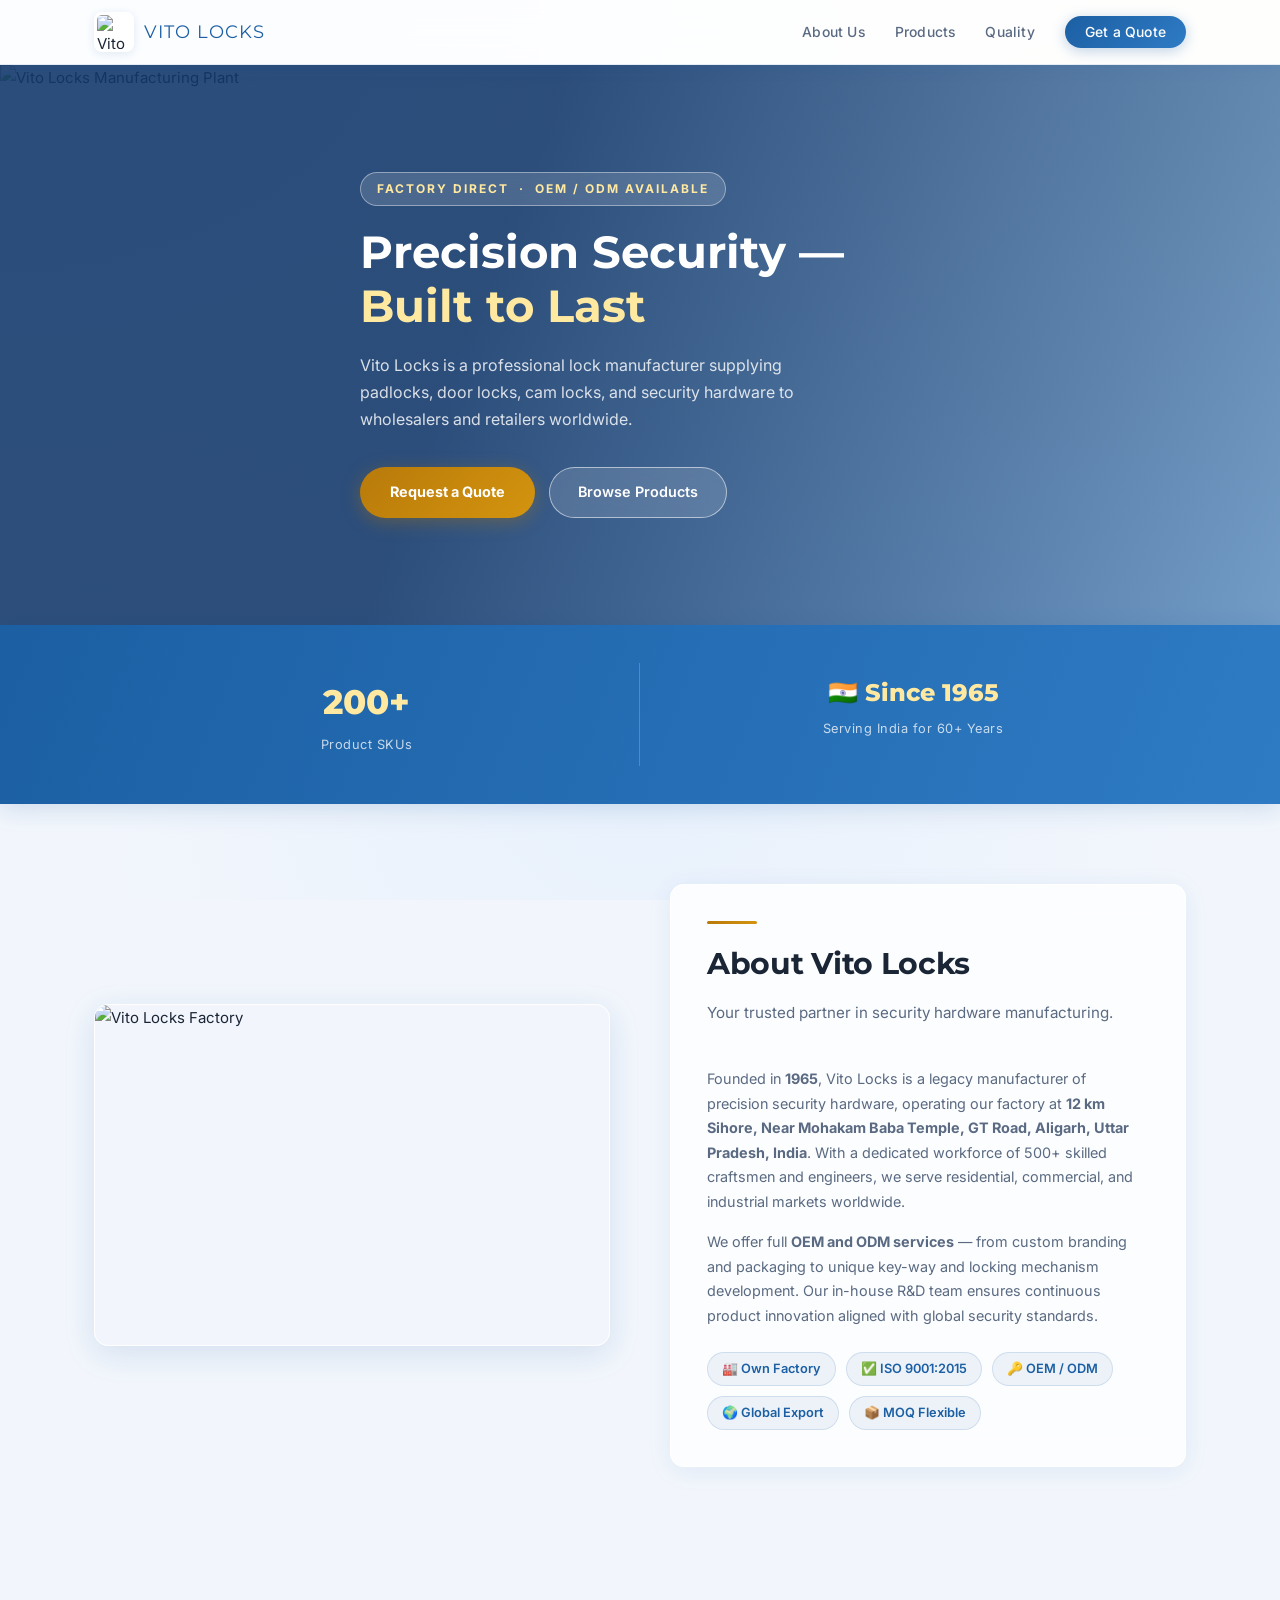
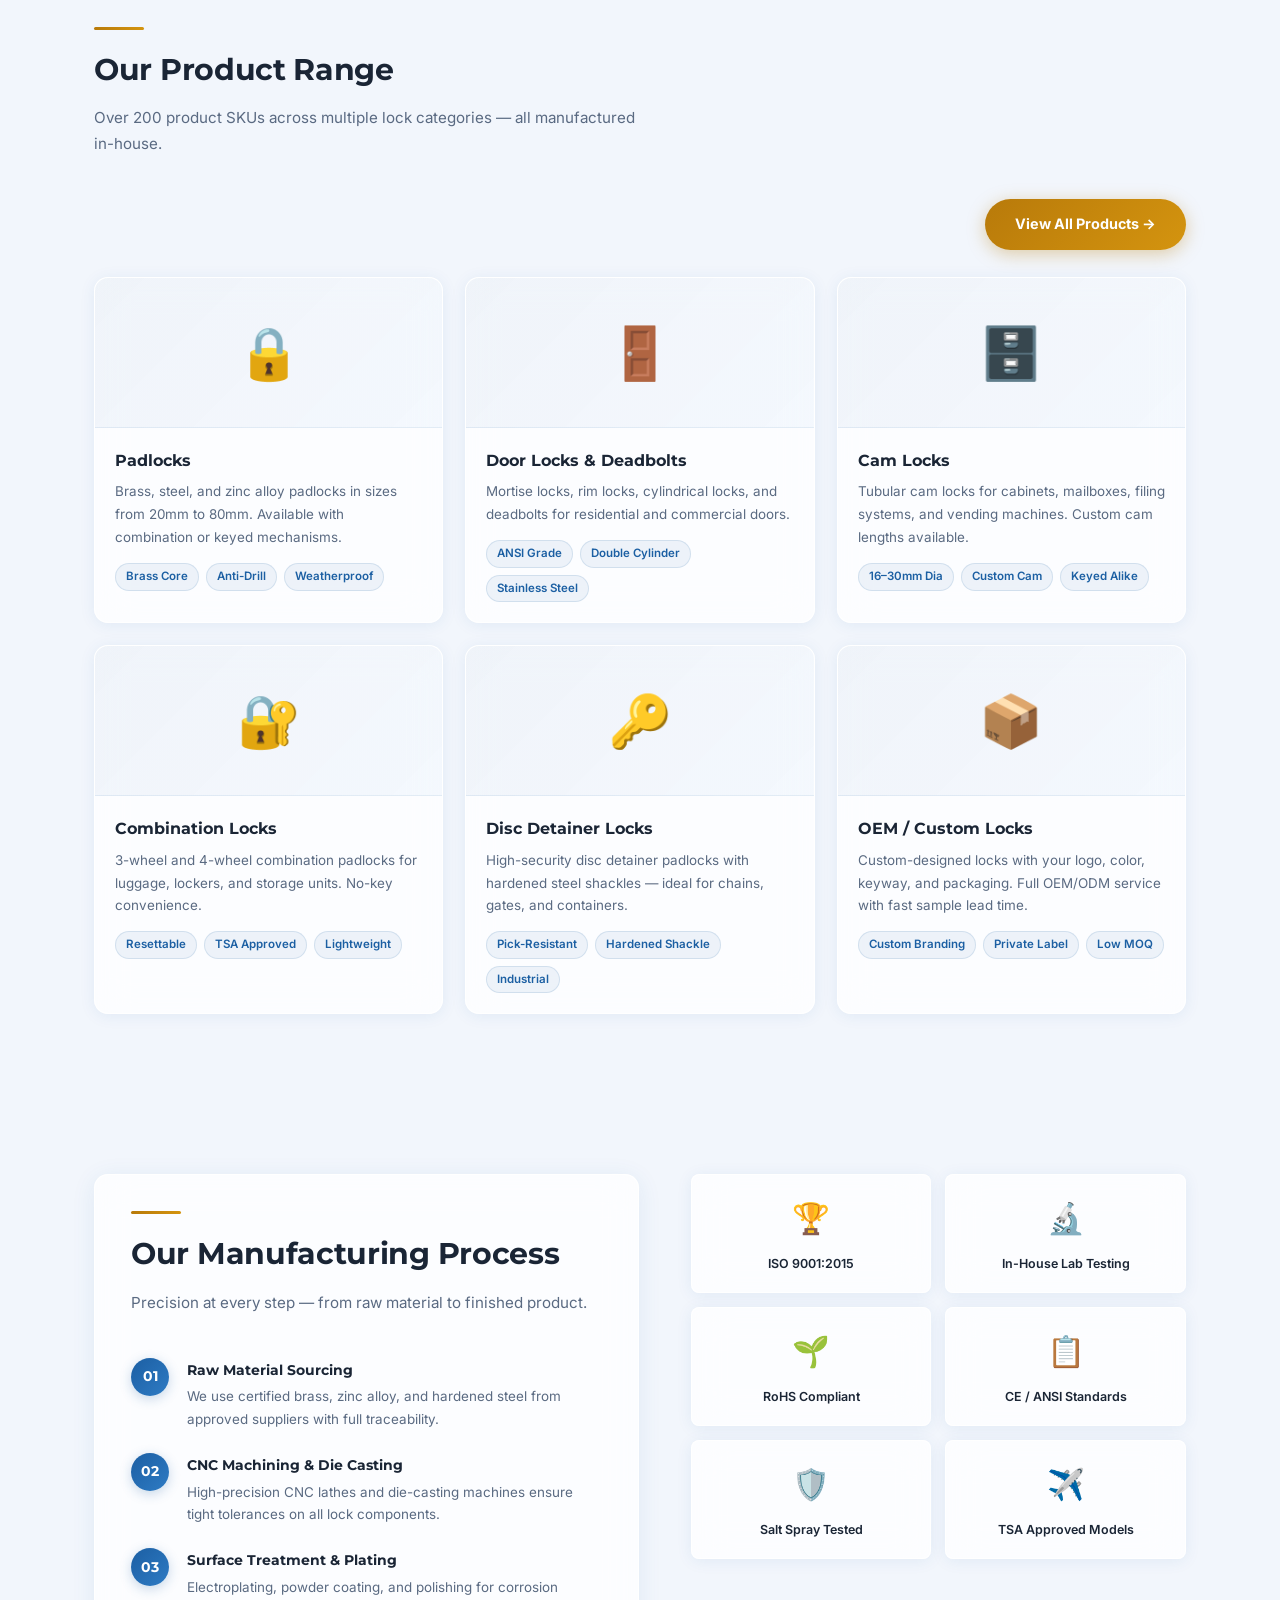
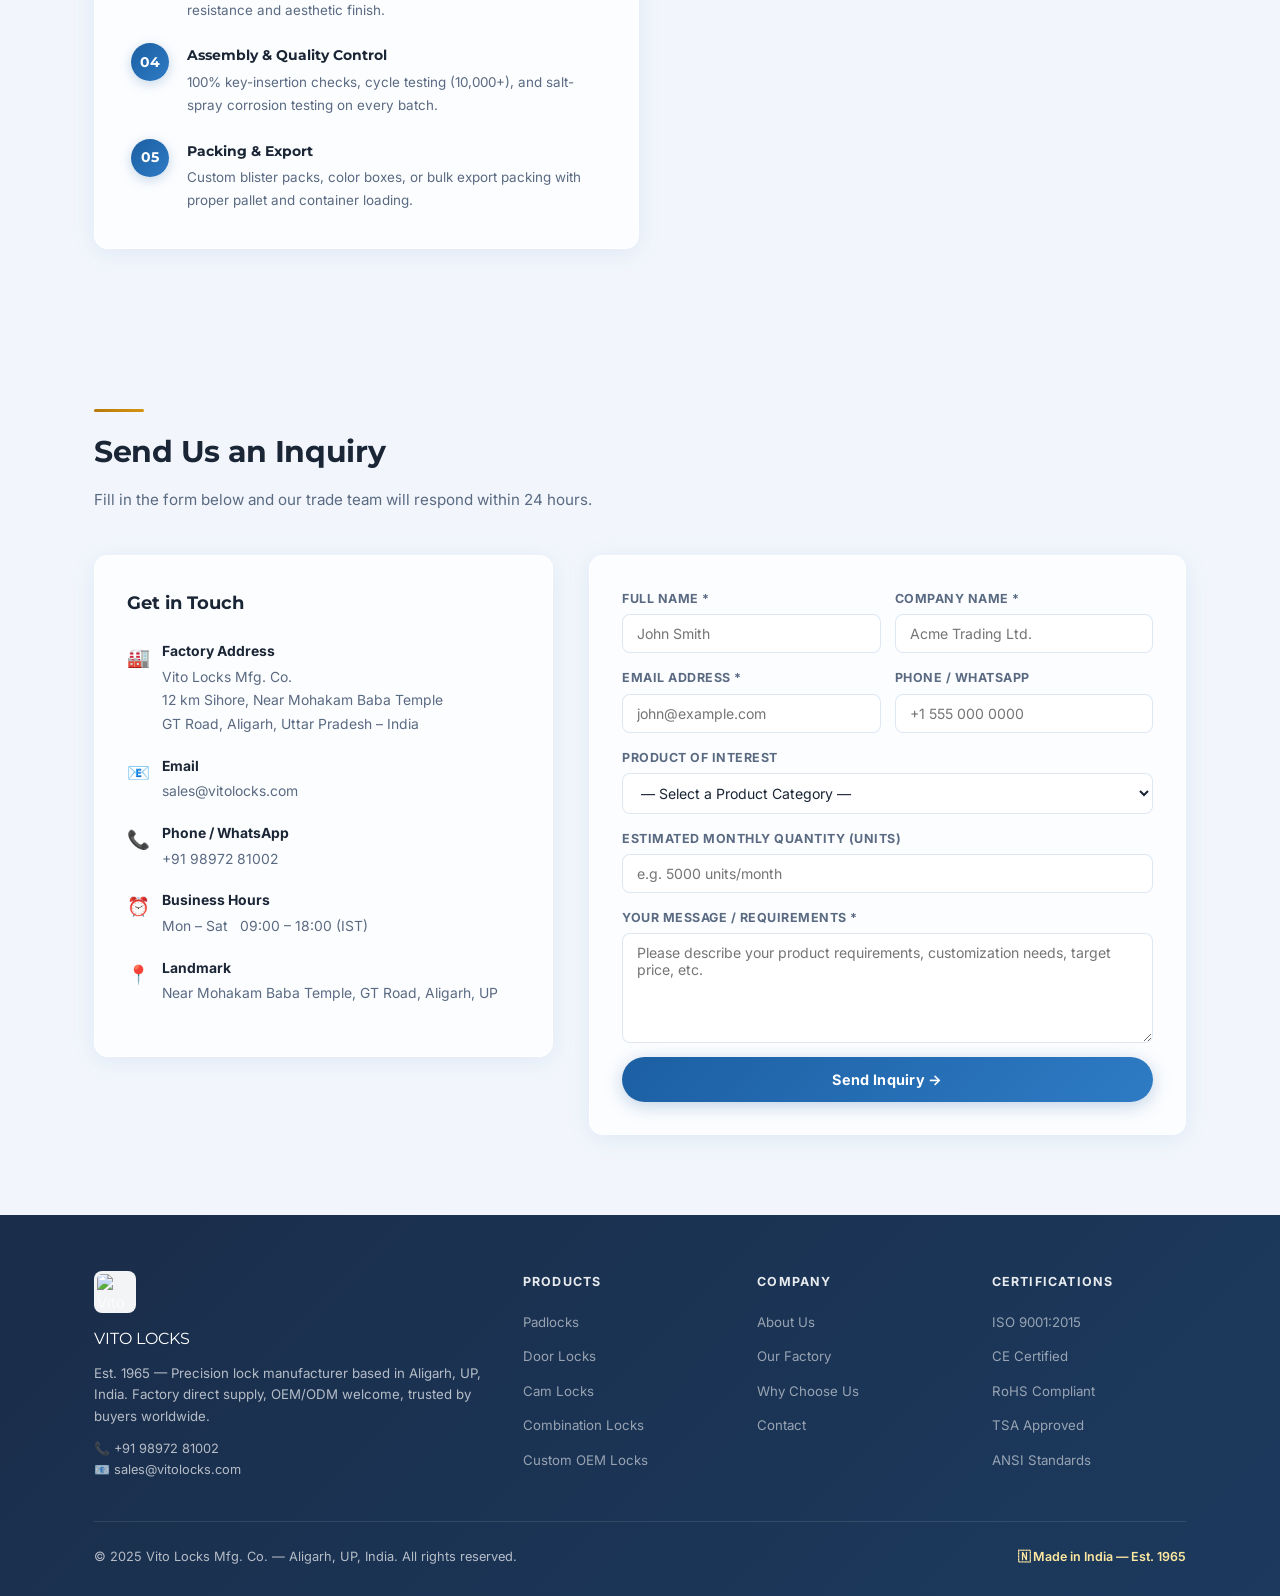
==== commit e5984e56: "fix: remove years of manufacturing stat; update to Serving India for 60+ Years" ====
--- a/index.html
+++ b/index.html
@@ -22,11 +22,10 @@
       <span class="brand">VITO LOCKS</span>
     </div>
     <ul class="nav-links" id="navLinks">
-      <li><a href="#about">About Us</a></li>
+      <li><a href="index.html#about">About Us</a></li>
       <li><a href="products.html">Products</a></li>
-      <li><a href="#why">Why Us</a></li>
       <li><a href="#manufacturing">Quality</a></li>
-      <li><a href="#contact" class="nav-cta">Get a Quote</a></li>
+      <li><a href="#contact" class="nav-cta ripple-btn">Get a Quote</a></li>
     </ul>
     <div class="hamburger" id="hamburger" aria-label="Open menu">
       <span></span><span></span><span></span>
@@ -59,22 +58,14 @@
      ============================================================ -->
 <div id="stats">
   <div class="container">
-    <div class="stats-grid">
-      <div class="stat-item">
-        <div class="stat-num" data-count="60" data-suffix="+">60+</div>
-        <div class="stat-label">Years of Manufacturing</div>
-      </div>
+    <div class="stats-grid" style="grid-template-columns:repeat(2,1fr);">
       <div class="stat-item">
         <div class="stat-num" data-count="200" data-suffix="+">200+</div>
         <div class="stat-label">Product SKUs</div>
       </div>
-      <div class="stat-item">
-        <div class="stat-num" data-count="60" data-suffix="+">60+</div>
-        <div class="stat-label">Countries Exported To</div>
-      </div>
-      <div class="stat-item">
-        <div class="stat-num" data-count="5000000" data-suffix="+">5M+</div>
-        <div class="stat-label">Units Produced Annually</div>
+      <div class="stat-item" style="border-right:none;">
+        <div class="stat-num" style="font-size:1.5rem;">🇮🇳 Since 1965</div>
+        <div class="stat-label">Serving India for 60+ Years</div>
       </div>
     </div>
   </div>
@@ -209,56 +200,7 @@
   </div>
 </section>
 
-<!-- ============================================================
-     WHY CHOOSE US
-     ============================================================ -->
-<section id="why">
-  <div class="container">
-    <div class="divider"></div>
-    <h2 class="section-title">Why Choose Vito Locks?</h2>
-    <p class="section-sub">We deliver consistent quality, competitive factory pricing, and reliable global logistics.</p>
-
-    <div class="why-grid">
-
-      <div class="why-card">
-        <span class="why-icon">🏭</span>
-        <h4>Vertically Integrated Factory</h4>
-        <p>All components are produced and assembled in our own facility — no outsourcing, guaranteed consistency.</p>
-      </div>
-
-      <div class="why-card">
-        <span class="why-icon">✅</span>
-        <h4>ISO 9001:2015 Certified</h4>
-        <p>Our quality management system ensures every product meets international standards before shipping.</p>
-      </div>
-
-      <div class="why-card">
-        <span class="why-icon">💰</span>
-        <h4>Competitive Factory Pricing</h4>
-        <p>Direct manufacturer pricing with no middlemen. Volume discounts available for orders above 500 units.</p>
-      </div>
-
-      <div class="why-card">
-        <span class="why-icon">🎨</span>
-        <h4>Full OEM / ODM Support</h4>
-        <p>Custom logos, colors, packaging, and key-ways. Dedicated engineering team for custom product development.</p>
-      </div>
-
-      <div class="why-card">
-        <span class="why-icon">🚢</span>
-        <h4>Reliable Global Shipping</h4>
-        <p>Experienced in exporting to 60+ countries via sea, air, and express couriers with proper export documentation.</p>
-      </div>
-
-      <div class="why-card">
-        <span class="why-icon">🤝</span>
-        <h4>Responsive Trade Team</h4>
-        <p>Dedicated account managers available Mon–Sat. Fast response for quotations, samples, and order tracking.</p>
-      </div>
-
-    </div>
-  </div>
-</section>
+
 
 <!-- ============================================================
      MANUFACTURING & QUALITY
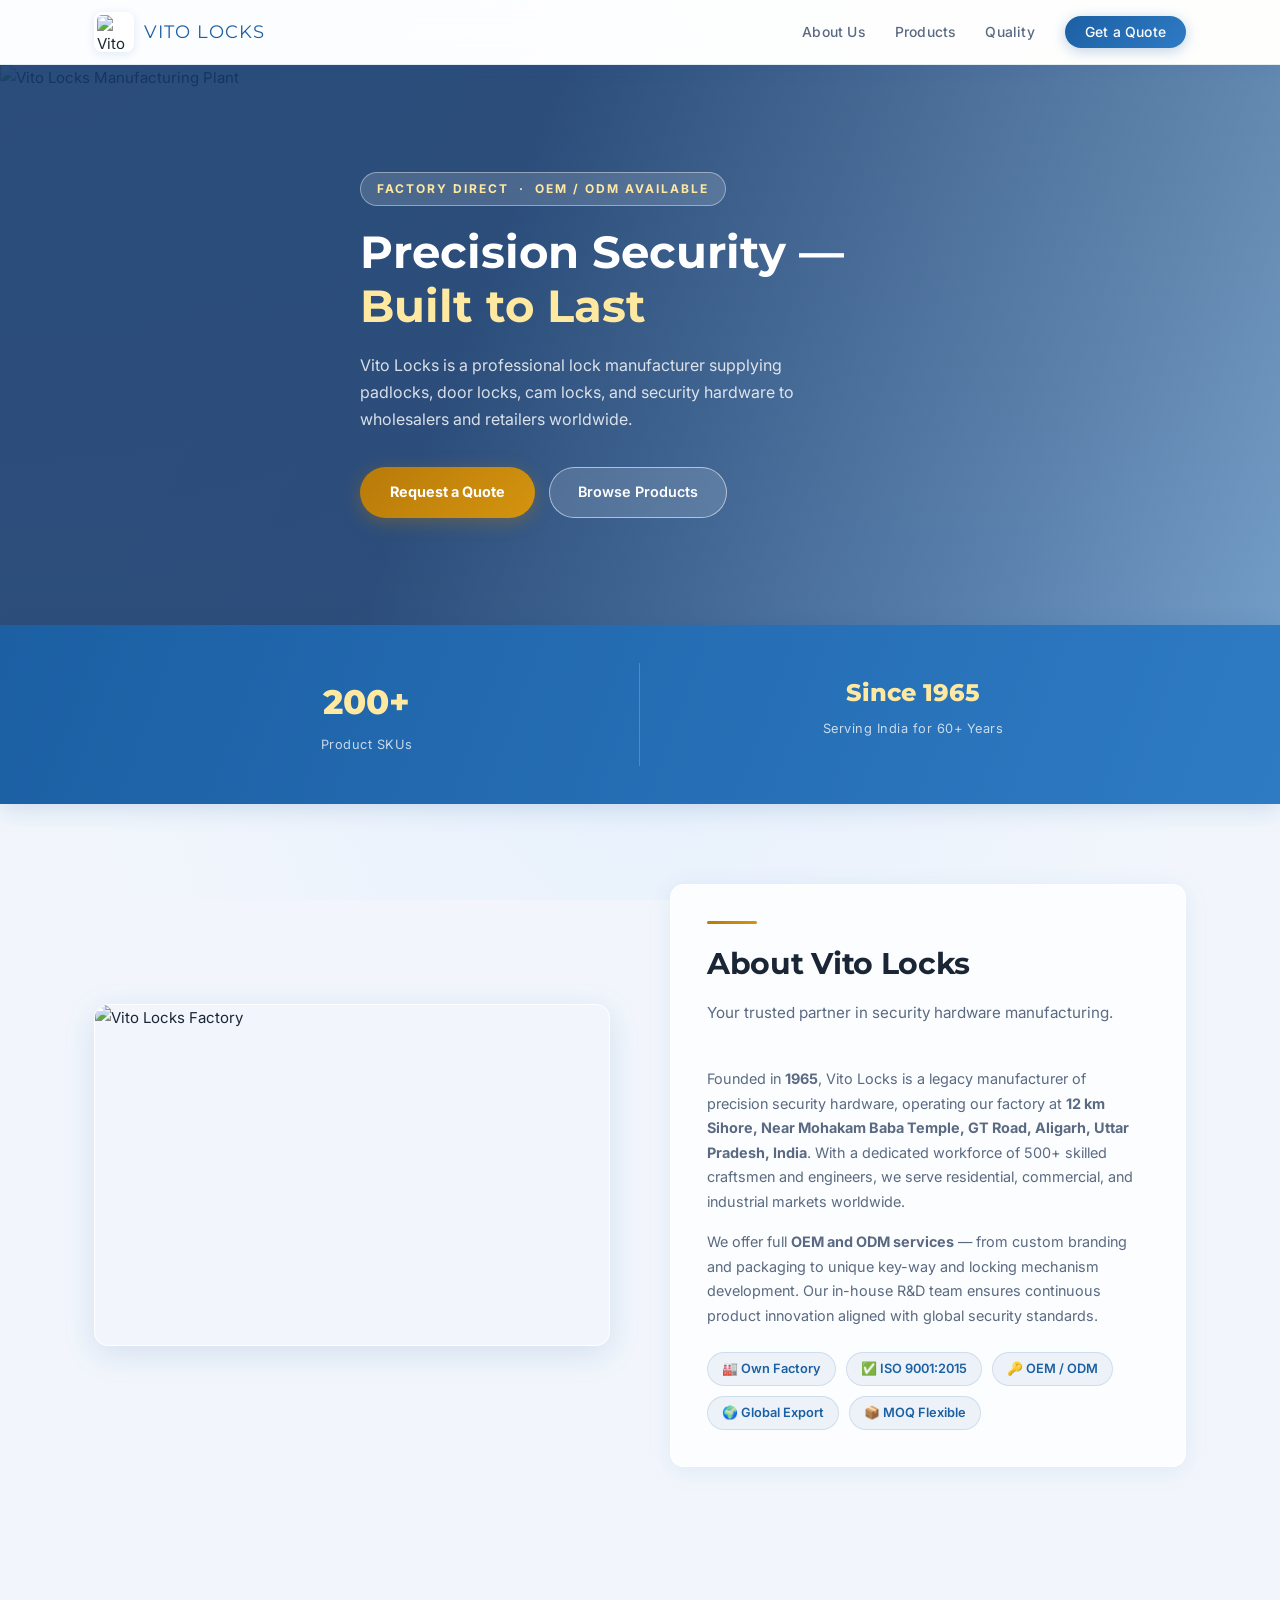
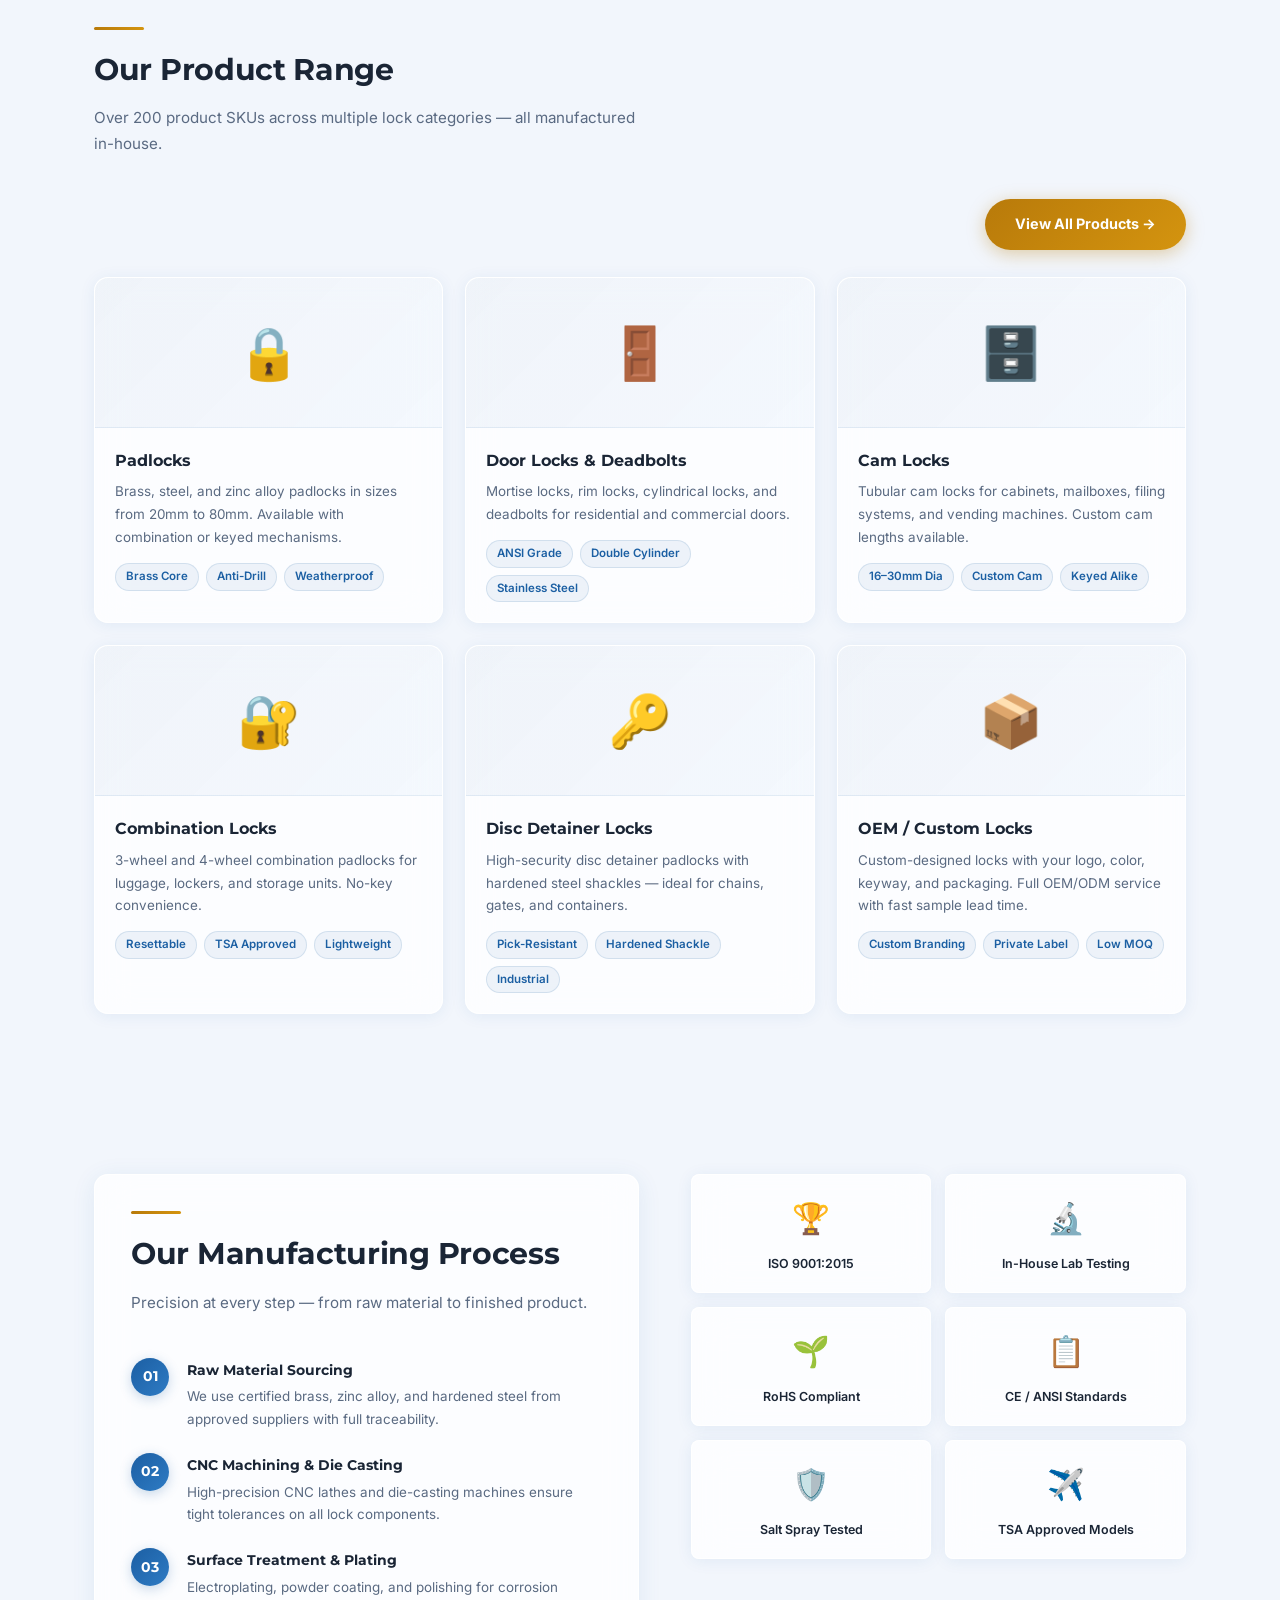
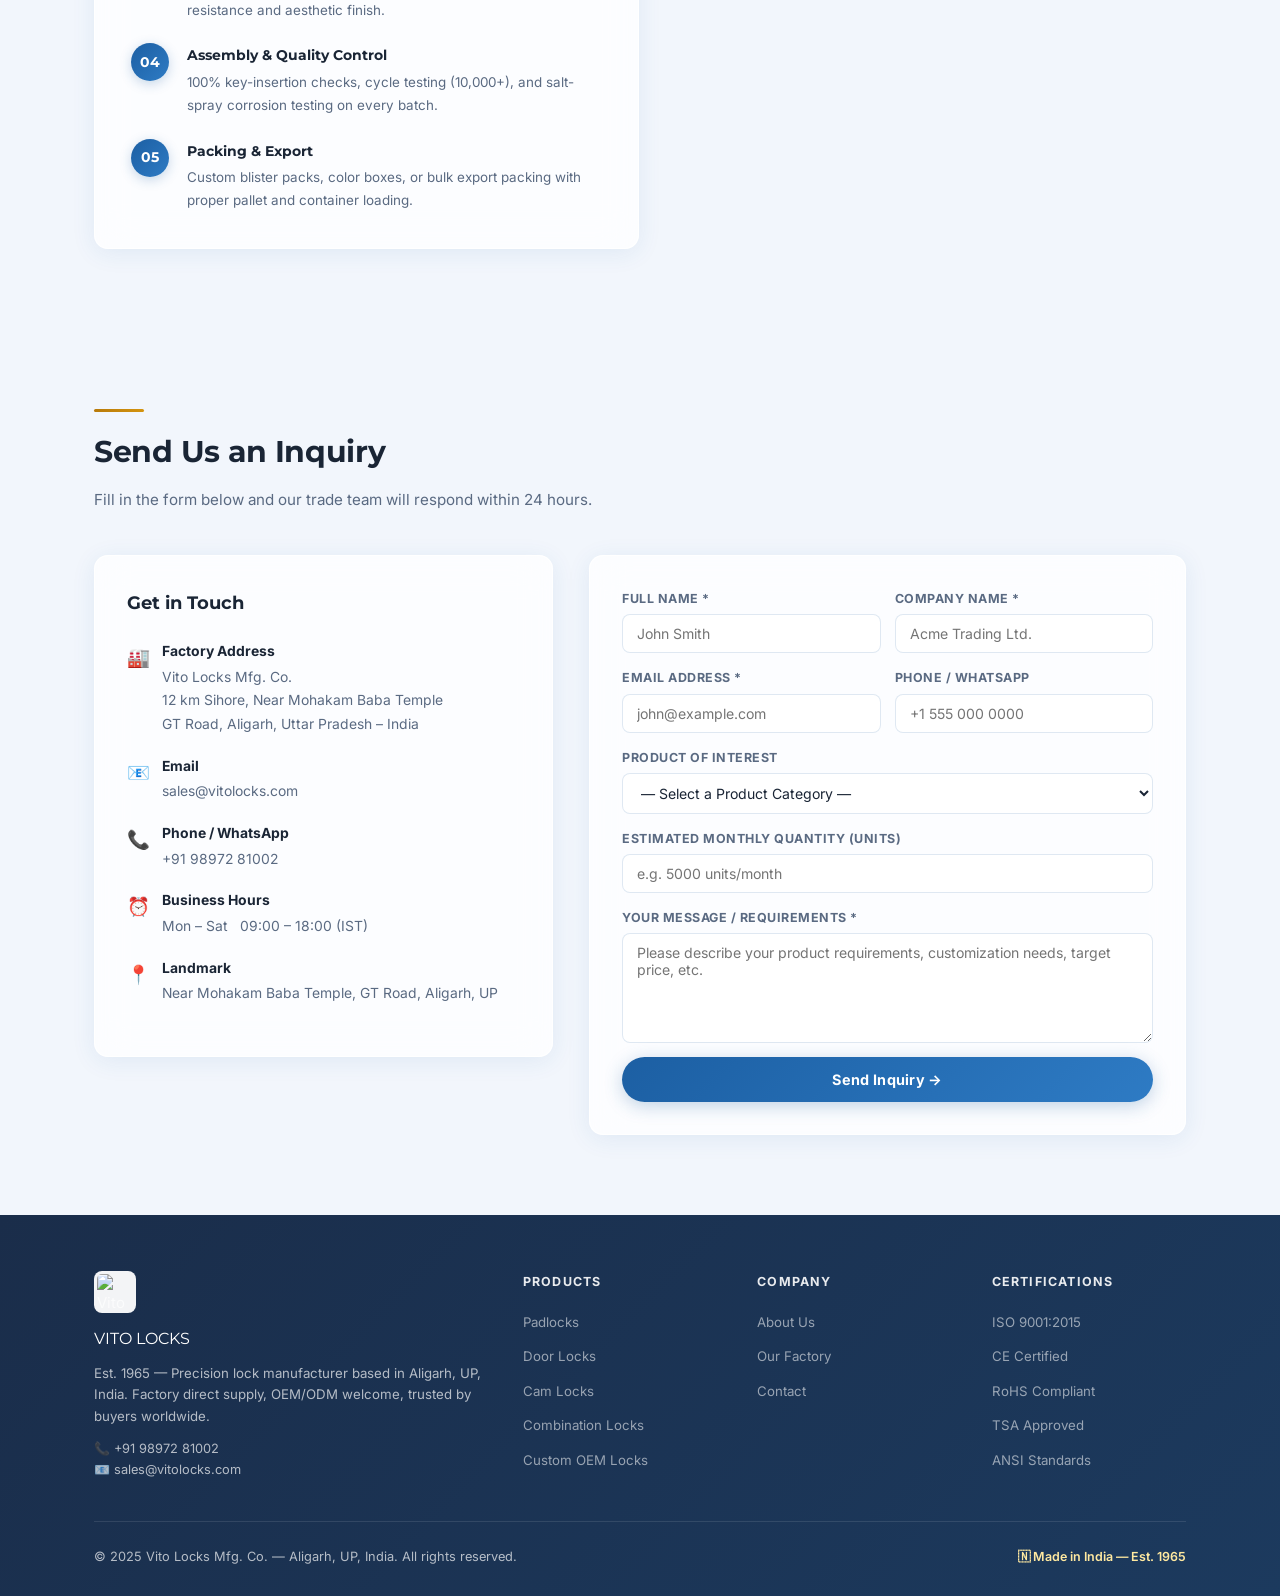
==== commit 48249ce3: "fix: remove all remaining 'Why Us' and 'Why Choose Us' navigation/footer links across all pages" ====
--- a/index.html
+++ b/index.html
@@ -64,7 +64,7 @@
         <div class="stat-label">Product SKUs</div>
       </div>
       <div class="stat-item" style="border-right:none;">
-        <div class="stat-num" style="font-size:1.5rem;">🇮🇳 Since 1965</div>
+        <div class="stat-num" style="font-size:1.5rem;">Since 1965</div>
         <div class="stat-label">Serving India for 60+ Years</div>
       </div>
     </div>
@@ -393,7 +393,6 @@
         <ul>
           <li><a href="#about">About Us</a></li>
           <li><a href="#manufacturing">Our Factory</a></li>
-          <li><a href="#why">Why Choose Us</a></li>
           <li><a href="#contact">Contact</a></li>
         </ul>
       </div>
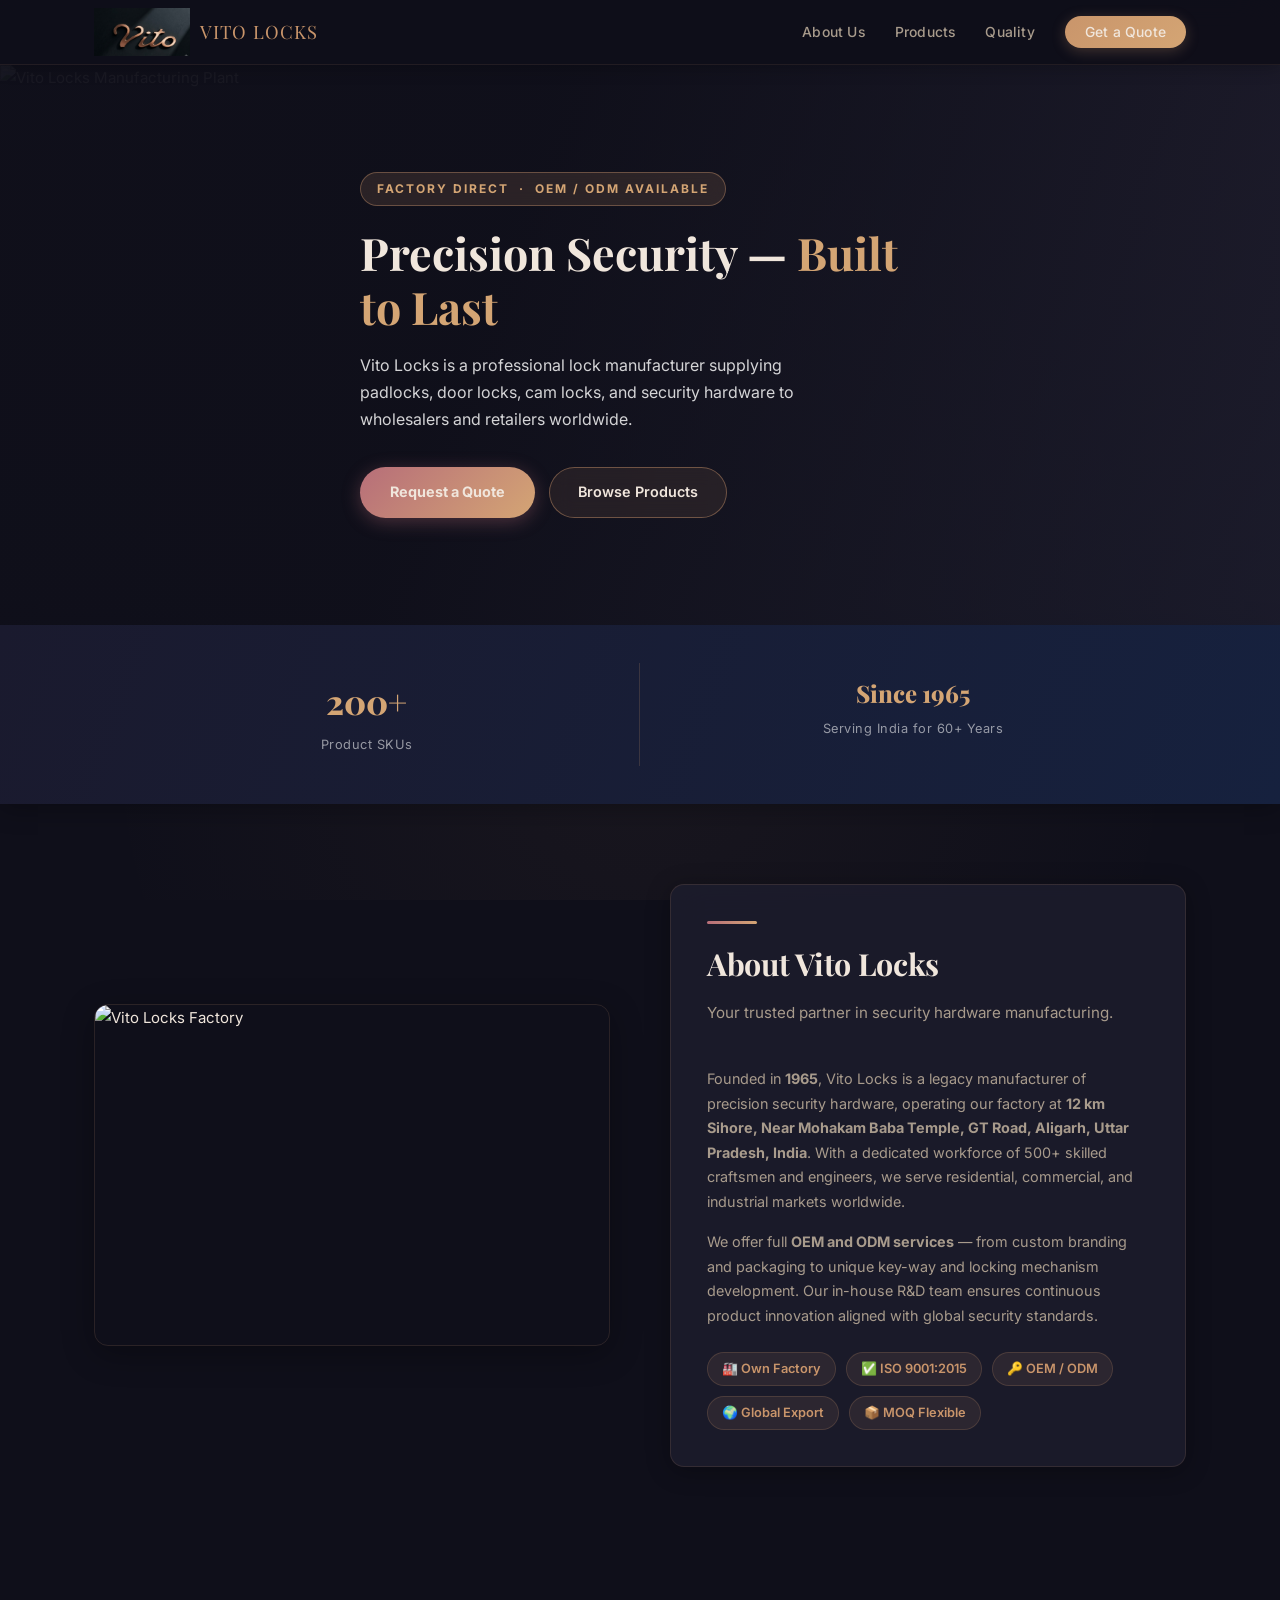
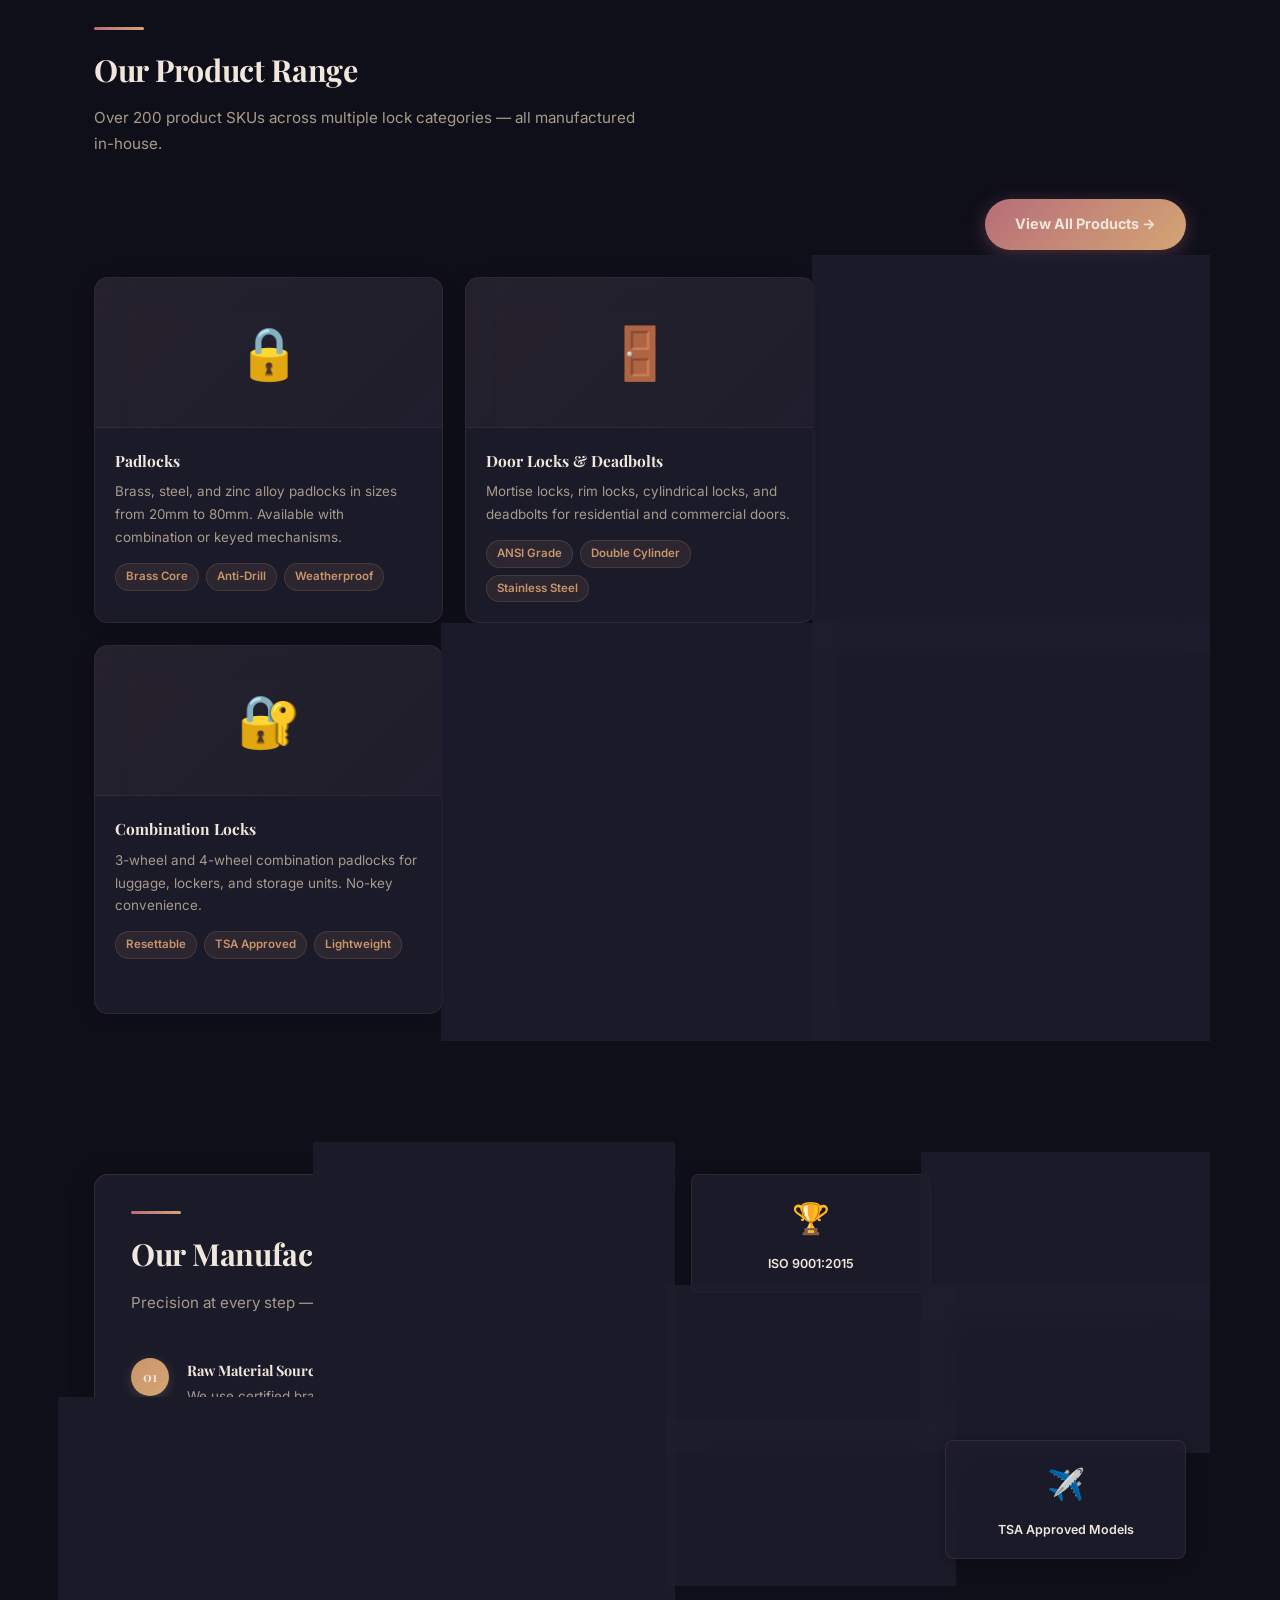
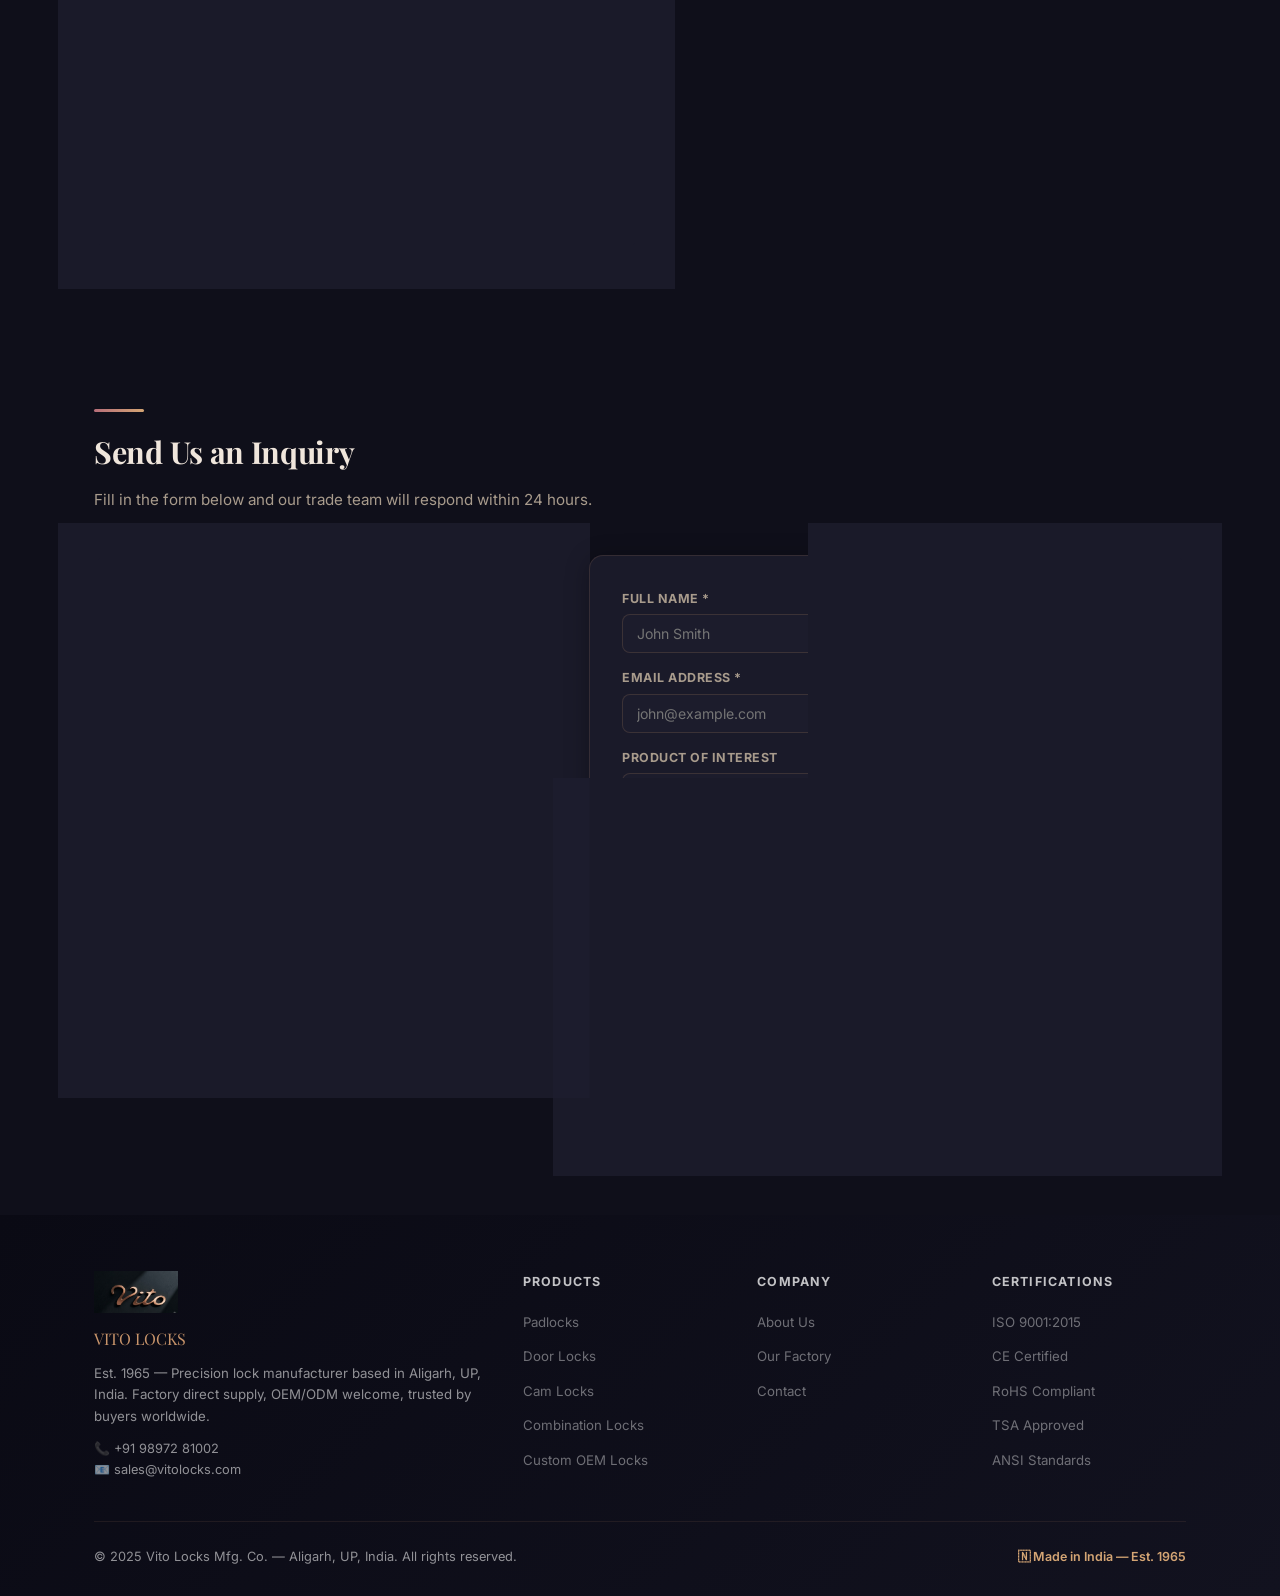
==== commit 62e6a726: "Merge pull request #1 from jha996096-svg/main Apply dark charcoal and rose gold theme with new logo" ====
--- a/index.html
+++ b/index.html
@@ -7,6 +7,7 @@
   <meta name="description" content="Vito Locks is a leading manufacturer of high-quality padlocks, door locks, and security hardware. OEM/ODM available. ISO certified. Factory direct pricing for B2B buyers worldwide." />
   <meta name="keywords" content="lock manufacturer, padlock factory, door lock supplier, OEM locks, security hardware, Vito Locks" />
   <link rel="stylesheet" href="style.css" />
+  <link rel="stylesheet" href="https://fonts.googleapis.com/css2?family=Playfair+Display:wght@400;600;700&display=swap" />
   <!-- Favicon placeholder using emoji -->
   <link rel="icon" href="data:image/svg+xml,<svg xmlns='http://www.w3.org/2000/svg' viewBox='0 0 100 100'><text y='.9em' font-size='90'>🔒</text></svg>" />
 </head>
--- a/style.css
+++ b/style.css
@@ -1,34 +1,34 @@
 /* ===========================
-   VITO LOCKS — Light Theme Stylesheet
+   VITO LOCKS — Dark Charcoal + Rose Gold Theme
    =========================== */
 
 @import url('https://fonts.googleapis.com/css2?family=Inter:wght@300;400;500;600;700&family=Montserrat:wght@600;700;800&display=swap');
 
 /* ——— CSS Variables ——— */
 :root {
-  --primary:         #1c5fa3;       /* medium steel blue */
-  --primary-light:   #2e7bc4;
-  --primary-glass:   rgba(28,95,163,0.12);
-  --accent:          #b87a0a;       /* warm gold (darker for light bg) */
-  --accent-light:    #d4940f;
-  --accent-pale:     #fdf3dc;
-  --neutral-dark:    #1a2535;
-  --neutral-mid:     #5a6a82;
-  --neutral-soft:    #8494a8;
-  --neutral-light:   #f0f5fb;
-  --bg:              #ffffff;
-  --border:          rgba(28,95,163,0.12);
-  --border-light:    rgba(255,255,255,0.9);
-  --glass-bg:        rgba(255,255,255,0.70);
-  --glass-bg-card:   rgba(255,255,255,0.78);
-  --glass-bg-nav:    rgba(255,255,255,0.88);
+  --primary:         #c9956b;
+  --primary-light:   #d4a574;
+  --primary-glass:   rgba(201,149,107,0.12);
+  --accent:          #b76e79;
+  --accent-light:    #d4a574;
+  --accent-pale:     rgba(201,149,107,0.08);
+  --neutral-dark:    #f0e6dc;
+  --neutral-mid:     #a89b8c;
+  --neutral-soft:    #7a6f63;
+  --neutral-light:   #1e1e2f;
+  --bg:              #0f0f1a;
+  --border:          rgba(201,149,107,0.15);
+  --border-light:    rgba(201,149,107,0.08);
+  --glass-bg:        rgba(30,30,47,0.70);
+  --glass-bg-card:   rgba(30,30,47,0.78);
+  --glass-bg-nav:    rgba(15,15,26,0.92);
   --glass-blur:      blur(18px);
-  --glass-shadow:    0 4px 24px rgba(28,95,163,0.09);
-  --shadow:          0 2px 16px rgba(28,95,163,0.08);
+  --glass-shadow:    0 4px 24px rgba(0,0,0,0.3);
+  --shadow:          0 2px 16px rgba(0,0,0,0.25);
   --radius:          14px;
   --radius-sm:       8px;
   --font-body:       'Inter', sans-serif;
-  --font-head:       'Montserrat', sans-serif;
+  --font-head:       'Playfair Display', 'Montserrat', serif;
   --transition:      0.26s ease;
 }
 
@@ -41,12 +41,12 @@
   font-size: 15px;
   color: var(--neutral-dark);
   line-height: 1.7;
-  /* Soft airy light background */
+  /* Dark charcoal background with subtle warm radials */
   background:
-    radial-gradient(ellipse at 0% 0%,   rgba(180,210,255,0.35) 0%, transparent 55%),
-    radial-gradient(ellipse at 100% 15%, rgba(255,220,150,0.18) 0%, transparent 50%),
-    radial-gradient(ellipse at 50% 80%,  rgba(200,225,255,0.25) 0%, transparent 60%),
-    #f2f6fc;
+    radial-gradient(ellipse at 0% 0%,   rgba(201,149,107,0.05) 0%, transparent 55%),
+    radial-gradient(ellipse at 100% 15%, rgba(183,110,121,0.08) 0%, transparent 50%),
+    radial-gradient(ellipse at 50% 80%,  rgba(201,149,107,0.05) 0%, transparent 60%),
+    var(--bg);
   background-attachment: fixed;
 }
 
@@ -92,13 +92,13 @@
   border-radius: 50%;
   transform: scale(0);
   animation: ripple-anim 0.65s linear;
-  background: rgba(28, 95, 163, 0.18);
+  background: rgba(201, 149, 107, 0.18);
   pointer-events: none;
 }
 .btn-primary .ripple,
-.btn-submit .ripple  { background: rgba(255,255,255,0.4); }
-.btn-outline .ripple { background: rgba(28,95,163,0.12); }
-.chip .ripple        { background: rgba(28,95,163,0.15); }
+.btn-submit .ripple  { background: rgba(201,149,107,0.2); }
+.btn-outline .ripple { background: rgba(201,149,107,0.12); }
+.chip .ripple        { background: rgba(201,149,107,0.15); }
 @keyframes ripple-anim {
   to { transform: scale(4); opacity: 0; }
 }
@@ -111,8 +111,8 @@
   background: var(--glass-bg-nav);
   backdrop-filter: blur(20px);
   -webkit-backdrop-filter: blur(20px);
-  border-bottom: 1px solid rgba(28,95,163,0.1);
-  box-shadow: 0 2px 16px rgba(28,95,163,0.08);
+  border-bottom: 1px solid rgba(201,149,107,0.1);
+  box-shadow: 0 2px 16px rgba(0,0,0,0.25);
 }
 .nav-inner {
   display: flex;
@@ -126,13 +126,9 @@
   gap: 10px;
 }
 .nav-logo img {
-  height: 40px;
-  width: 40px;
+  height: 48px;
+  width: auto;
   object-fit: contain;
-  border-radius: var(--radius-sm);
-  background: white;
-  padding: 3px;
-  box-shadow: 0 2px 8px rgba(28,95,163,0.12);
 }
 .nav-logo .brand {
   font-family: var(--font-head);
@@ -155,16 +151,16 @@
 .nav-links a:hover { color: var(--primary); }
 .nav-cta {
   background: linear-gradient(135deg, var(--primary), var(--primary-light));
-  color: white !important;
+  color: var(--neutral-dark) !important;
   padding: 8px 20px;
   border-radius: 30px !important;
   font-weight: 700;
-  box-shadow: 0 3px 14px rgba(28,95,163,0.28);
+  box-shadow: 0 3px 14px rgba(201,149,107,0.28);
   transition: transform var(--transition), box-shadow var(--transition) !important;
 }
 .nav-cta:hover {
   transform: translateY(-1px);
-  box-shadow: 0 6px 22px rgba(28,95,163,0.38) !important;
+  box-shadow: 0 6px 22px rgba(201,149,107,0.38) !important;
 }
 .hamburger {
   display: none;
@@ -177,7 +173,7 @@
   display: block;
   width: 24px;
   height: 2px;
-  background: var(--neutral-dark);
+  background: var(--primary-light);
   border-radius: 2px;
   transition: var(--transition);
 }
@@ -194,7 +190,7 @@
 .hero-bg {
   position: absolute;
   inset: 0;
-  background: linear-gradient(110deg, rgba(18,55,105,0.88) 38%, rgba(28,95,163,0.60) 100%);
+  background: linear-gradient(110deg, rgba(15,15,26,0.92) 38%, rgba(30,30,47,0.75) 100%);
   z-index: 1;
 }
 .hero-img {
@@ -204,7 +200,7 @@
   height: 100%;
   object-fit: cover;
   z-index: 0;
-  filter: brightness(1.05) saturate(0.9);
+  filter: brightness(0.6) saturate(0.7);
 }
 .hero-content {
   position: relative;
@@ -213,11 +209,11 @@
 }
 .hero-tag {
   display: inline-block;
-  background: rgba(255,255,255,0.15);
+  background: rgba(201,149,107,0.15);
   backdrop-filter: blur(8px);
   -webkit-backdrop-filter: blur(8px);
-  border: 1px solid rgba(255,255,255,0.4);
-  color: #ffe9a0;
+  border: 1px solid rgba(201,149,107,0.4);
+  color: #d4a574;
   font-size: 0.75rem;
   font-weight: 700;
   letter-spacing: 2px;
@@ -229,12 +225,12 @@
 .hero-title {
   font-family: var(--font-head);
   font-size: 2.8rem;
-  color: #fff;
+  color: var(--neutral-dark);
   line-height: 1.2;
   margin-bottom: 18px;
   max-width: 560px;
 }
-.hero-title span { color: #ffe9a0; }
+.hero-title span { color: #d4a574; }
 .hero-desc {
   color: rgba(255,255,255,0.82);
   font-size: 1rem;
@@ -246,7 +242,7 @@
 /* Buttons */
 .btn-primary {
   background: linear-gradient(135deg, var(--accent) 0%, var(--accent-light) 100%);
-  color: #fff;
+  color: var(--neutral-dark);
   padding: 13px 30px;
   border-radius: 30px;
   font-weight: 700;
@@ -254,23 +250,23 @@
   border: none;
   cursor: pointer;
   transition: transform var(--transition), box-shadow var(--transition);
-  box-shadow: 0 4px 18px rgba(184,122,10,0.35);
+  box-shadow: 0 4px 18px rgba(183,110,121,0.35);
   position: relative;
   overflow: hidden;
   display: inline-block;
 }
 .btn-primary:hover {
   transform: translateY(-2px);
-  box-shadow: 0 8px 28px rgba(184,122,10,0.45);
-  color: #fff;
+  box-shadow: 0 8px 28px rgba(183,110,121,0.45);
+  color: var(--neutral-dark);
 }
 
 .btn-outline {
-  background: rgba(255,255,255,0.14);
+  background: rgba(201,149,107,0.10);
   backdrop-filter: blur(10px);
   -webkit-backdrop-filter: blur(10px);
-  border: 1.5px solid rgba(255,255,255,0.55);
-  color: white;
+  border: 1.5px solid rgba(201,149,107,0.45);
+  color: var(--neutral-dark);
   padding: 12px 28px;
   border-radius: 30px;
   font-weight: 600;
@@ -282,14 +278,14 @@
   display: inline-block;
 }
 .btn-outline:hover {
-  background: rgba(255,255,255,0.25);
-  border-color: white;
+  background: rgba(201,149,107,0.20);
+  border-color: var(--primary);
   transform: translateY(-2px);
 }
 
 .btn-submit {
   background: linear-gradient(135deg, var(--primary) 0%, var(--primary-light) 100%);
-  color: white;
+  color: var(--neutral-dark);
   padding: 14px;
   border-radius: 30px;
   border: none;
@@ -299,20 +295,20 @@
   font-family: var(--font-body);
   letter-spacing: 0.3px;
   transition: transform var(--transition), box-shadow var(--transition);
-  box-shadow: 0 4px 18px rgba(28,95,163,0.28);
+  box-shadow: 0 4px 18px rgba(201,149,107,0.28);
   position: relative;
   overflow: hidden;
 }
 .btn-submit:hover {
   transform: translateY(-2px);
-  box-shadow: 0 8px 28px rgba(28,95,163,0.38);
+  box-shadow: 0 8px 28px rgba(201,149,107,0.38);
 }
 
 /* ——— STATS STRIP ——— */
 #stats {
-  background: linear-gradient(110deg, var(--primary) 0%, var(--primary-light) 100%);
+  background: linear-gradient(110deg, #1a1a2e 0%, #16213e 100%);
   padding: 38px 0;
-  box-shadow: 0 4px 24px rgba(28,95,163,0.18);
+  box-shadow: 0 4px 24px rgba(0,0,0,0.3);
 }
 .stats-grid {
   display: grid;
@@ -322,18 +318,18 @@
 }
 .stat-item {
   padding: 10px 20px;
-  border-right: 1px solid rgba(255,255,255,0.2);
+  border-right: 1px solid rgba(201,149,107,0.2);
 }
 .stat-item:last-child { border-right: none; }
 .stat-num {
   font-family: var(--font-head);
   font-size: 2.1rem;
   font-weight: 800;
-  color: #ffe9a0;
+  color: #d4a574;
 }
 .stat-label {
   font-size: 0.8rem;
-  color: rgba(255,255,255,0.75);
+  color: rgba(255,255,255,0.55);
   letter-spacing: 0.5px;
   margin-top: 4px;
 }
@@ -349,8 +345,8 @@
 .about-img-wrap {
   border-radius: var(--radius);
   overflow: hidden;
-  box-shadow: 0 8px 32px rgba(28,95,163,0.14);
-  border: 1px solid rgba(255,255,255,0.9);
+  box-shadow: 0 8px 32px rgba(0,0,0,0.3);
+  border: 1px solid rgba(201,149,107,0.15);
 }
 .about-img-wrap img { width: 100%; height: 340px; object-fit: cover; }
 
@@ -358,7 +354,7 @@
   background: var(--glass-bg-card);
   backdrop-filter: var(--glass-blur);
   -webkit-backdrop-filter: var(--glass-blur);
-  border: 1px solid rgba(255,255,255,0.85);
+  border: 1px solid rgba(201,149,107,0.15);
   border-radius: var(--radius);
   padding: 36px;
   box-shadow: var(--glass-shadow);
@@ -370,8 +366,8 @@
   margin-top: 24px;
 }
 .badge {
-  background: rgba(28,95,163,0.07);
-  border: 1px solid rgba(28,95,163,0.15);
+  background: rgba(201,149,107,0.10);
+  border: 1px solid rgba(201,149,107,0.20);
   border-radius: 20px;
   padding: 5px 14px;
   font-size: 0.8rem;
@@ -390,25 +386,25 @@
   background: var(--glass-bg-card);
   backdrop-filter: var(--glass-blur);
   -webkit-backdrop-filter: var(--glass-blur);
-  border: 1px solid rgba(255,255,255,0.85);
+  border: 1px solid rgba(201,149,107,0.12);
   border-radius: var(--radius);
   overflow: hidden;
   transition: box-shadow var(--transition), transform var(--transition), border-color var(--transition);
   box-shadow: var(--shadow);
 }
 .product-card:hover {
-  box-shadow: 0 12px 36px rgba(28,95,163,0.14);
+  box-shadow: 0 12px 36px rgba(0,0,0,0.35);
   transform: translateY(-4px);
-  border-color: rgba(184,122,10,0.3);
+  border-color: rgba(201,149,107,0.35);
 }
 .product-img {
   height: 150px;
-  background: linear-gradient(135deg, rgba(28,95,163,0.06), rgba(45,130,220,0.04));
+  background: linear-gradient(135deg, rgba(201,149,107,0.06), rgba(183,110,121,0.04));
   display: flex;
   align-items: center;
   justify-content: center;
   font-size: 3.2rem;
-  border-bottom: 1px solid rgba(28,95,163,0.08);
+  border-bottom: 1px solid rgba(201,149,107,0.08);
 }
 .product-body { padding: 20px; }
 .product-name {
@@ -423,8 +419,8 @@
   font-size: 0.72rem;
   font-weight: 600;
   color: var(--primary);
-  background: rgba(28,95,163,0.07);
-  border: 1px solid rgba(28,95,163,0.13);
+  background: rgba(201,149,107,0.10);
+  border: 1px solid rgba(201,149,107,0.18);
   padding: 3px 10px;
   border-radius: 20px;
 }
@@ -440,7 +436,7 @@
   background: var(--glass-bg-card);
   backdrop-filter: var(--glass-blur);
   -webkit-backdrop-filter: var(--glass-blur);
-  border: 1px solid rgba(255,255,255,0.85);
+  border: 1px solid rgba(201,149,107,0.12);
   border-radius: var(--radius);
   padding: 30px 24px;
   text-align: center;
@@ -448,9 +444,9 @@
   box-shadow: var(--shadow);
 }
 .why-card:hover {
-  box-shadow: 0 10px 32px rgba(28,95,163,0.14);
+  box-shadow: 0 10px 32px rgba(0,0,0,0.35);
   transform: translateY(-3px);
-  border-color: rgba(184,122,10,0.25);
+  border-color: rgba(201,149,107,0.30);
 }
 .why-icon { font-size: 2.3rem; margin-bottom: 14px; display: block; }
 .why-card h4 {
@@ -473,7 +469,7 @@
   background: var(--glass-bg-card);
   backdrop-filter: var(--glass-blur);
   -webkit-backdrop-filter: var(--glass-blur);
-  border: 1px solid rgba(255,255,255,0.85);
+  border: 1px solid rgba(201,149,107,0.15);
   border-radius: var(--radius);
   padding: 36px;
   box-shadow: var(--glass-shadow);
@@ -485,7 +481,7 @@
   width: 38px;
   height: 38px;
   background: linear-gradient(135deg, var(--primary), var(--primary-light));
-  color: white;
+  color: var(--neutral-dark);
   font-family: var(--font-head);
   font-size: 0.85rem;
   font-weight: 700;
@@ -493,7 +489,7 @@
   align-items: center;
   justify-content: center;
   border-radius: 50%;
-  box-shadow: 0 3px 12px rgba(28,95,163,0.25);
+  box-shadow: 0 3px 12px rgba(201,149,107,0.25);
 }
 .step-body h5 {
   font-family: var(--font-head);
@@ -512,7 +508,7 @@
   background: var(--glass-bg-card);
   backdrop-filter: var(--glass-blur);
   -webkit-backdrop-filter: var(--glass-blur);
-  border: 1px solid rgba(255,255,255,0.85);
+  border: 1px solid rgba(201,149,107,0.12);
   border-radius: var(--radius-sm);
   padding: 18px 14px;
   text-align: center;
@@ -521,8 +517,8 @@
 }
 .cert-box:hover {
   transform: translateY(-2px);
-  border-color: rgba(184,122,10,0.25);
-  box-shadow: 0 6px 20px rgba(28,95,163,0.12);
+  border-color: rgba(201,149,107,0.30);
+  box-shadow: 0 6px 20px rgba(0,0,0,0.3);
 }
 .cert-box .cert-icon { font-size: 1.9rem; margin-bottom: 8px; }
 .cert-box p { font-size: 0.78rem; font-weight: 600; color: var(--neutral-dark); }
@@ -539,7 +535,7 @@
   background: var(--glass-bg-card);
   backdrop-filter: var(--glass-blur);
   -webkit-backdrop-filter: var(--glass-blur);
-  border: 1px solid rgba(255,255,255,0.85);
+  border: 1px solid rgba(201,149,107,0.15);
   border-radius: var(--radius);
   padding: 32px;
   box-shadow: var(--glass-shadow);
@@ -559,7 +555,7 @@
   background: var(--glass-bg-card);
   backdrop-filter: var(--glass-blur);
   -webkit-backdrop-filter: var(--glass-blur);
-  border: 1px solid rgba(255,255,255,0.85);
+  border: 1px solid rgba(201,149,107,0.15);
   border-radius: var(--radius);
   padding: 32px;
   box-shadow: var(--glass-shadow);
@@ -577,13 +573,13 @@
 .form-group input,
 .form-group select,
 .form-group textarea {
-  border: 1.5px solid rgba(28,95,163,0.14);
+  border: 1.5px solid rgba(201,149,107,0.18);
   border-radius: var(--radius-sm);
   padding: 10px 14px;
   font-family: var(--font-body);
   font-size: 0.88rem;
   color: var(--neutral-dark);
-  background: rgba(255,255,255,0.75);
+  background: rgba(30,30,47,0.60);
   outline: none;
   transition: border-color var(--transition), box-shadow var(--transition);
 }
@@ -591,15 +587,15 @@
 .form-group select:focus,
 .form-group textarea:focus {
   border-color: var(--primary-light);
-  box-shadow: 0 0 0 3px rgba(28,95,163,0.08);
-  background: #fff;
+  box-shadow: 0 0 0 3px rgba(201,149,107,0.12);
+  background: rgba(30,30,47,0.85);
 }
 .form-group textarea { resize: vertical; min-height: 110px; }
 
 /* ——— FOOTER ——— */
 #footer {
-  background: linear-gradient(135deg, #1a2d4a 0%, #1c3a5e 100%);
-  color: rgba(255,255,255,0.68);
+  background: linear-gradient(135deg, #0a0a14 0%, #12121f 100%);
+  color: rgba(255,255,255,0.55);
   padding: 56px 0 28px;
 }
 .footer-grid {
@@ -609,24 +605,22 @@
   margin-bottom: 40px;
 }
 .footer-brand img {
-  height: 42px; width: 42px;
+  height: 42px;
+  width: auto;
   object-fit: contain;
-  background: rgba(255,255,255,0.95);
-  border-radius: var(--radius-sm);
-  padding: 3px;
   margin-bottom: 12px;
 }
 .footer-brand .brand-name {
   font-family: var(--font-head);
   font-size: 1rem;
-  color: white;
+  color: var(--primary);
   margin-bottom: 10px;
 }
 .footer-brand p { font-size: 0.83rem; line-height: 1.65; }
 .footer-col h5 {
   font-size: 0.78rem;
   font-weight: 700;
-  color: rgba(255,255,255,0.9);
+  color: rgba(255,255,255,0.75);
   text-transform: uppercase;
   letter-spacing: 1.2px;
   margin-bottom: 16px;
@@ -634,12 +628,12 @@
 .footer-col ul li { margin-bottom: 9px; }
 .footer-col ul li a {
   font-size: 0.83rem;
-  color: rgba(255,255,255,0.55);
+  color: rgba(255,255,255,0.40);
   transition: color var(--transition);
 }
-.footer-col ul li a:hover { color: #ffe9a0; }
+.footer-col ul li a:hover { color: #d4a574; }
 .footer-bottom {
-  border-top: 1px solid rgba(255,255,255,0.1);
+  border-top: 1px solid rgba(201,149,107,0.1);
   padding-top: 24px;
   display: flex;
   justify-content: space-between;
@@ -650,7 +644,7 @@
 .footer-bottom p { font-size: 0.8rem; }
 .footer-bottom .made-in {
   font-size: 0.78rem;
-  color: #ffe9a0;
+  color: #d4a574;
   font-weight: 600;
 }
 
@@ -659,16 +653,16 @@
   position: fixed;
   bottom: 30px;
   right: 30px;
-  background: rgba(255,255,255,0.92);
+  background: rgba(30,30,47,0.92);
   backdrop-filter: blur(14px);
   -webkit-backdrop-filter: blur(14px);
-  border: 1px solid rgba(28,95,163,0.15);
+  border: 1px solid rgba(201,149,107,0.20);
   color: var(--neutral-dark);
   padding: 14px 24px;
   border-radius: 12px;
   font-size: 0.87rem;
   font-weight: 500;
-  box-shadow: 0 8px 32px rgba(28,95,163,0.14);
+  box-shadow: 0 8px 32px rgba(0,0,0,0.35);
   transform: translateY(80px);
   opacity: 0;
   transition: all 0.38s cubic-bezier(0.34,1.56,0.64,1);
@@ -712,12 +706,12 @@
     top: 64px;
     left: 0;
     right: 0;
-    background: rgba(255,255,255,0.97);
+    background: rgba(15,15,26,0.97);
     backdrop-filter: blur(20px);
     -webkit-backdrop-filter: blur(20px);
     padding: 12px 0;
-    box-shadow: 0 8px 24px rgba(28,95,163,0.12);
-    border-bottom: 1px solid rgba(28,95,163,0.08);
+    box-shadow: 0 8px 24px rgba(0,0,0,0.35);
+    border-bottom: 1px solid rgba(201,149,107,0.10);
   }
   .nav-links.open a {
     padding: 12px 24px;
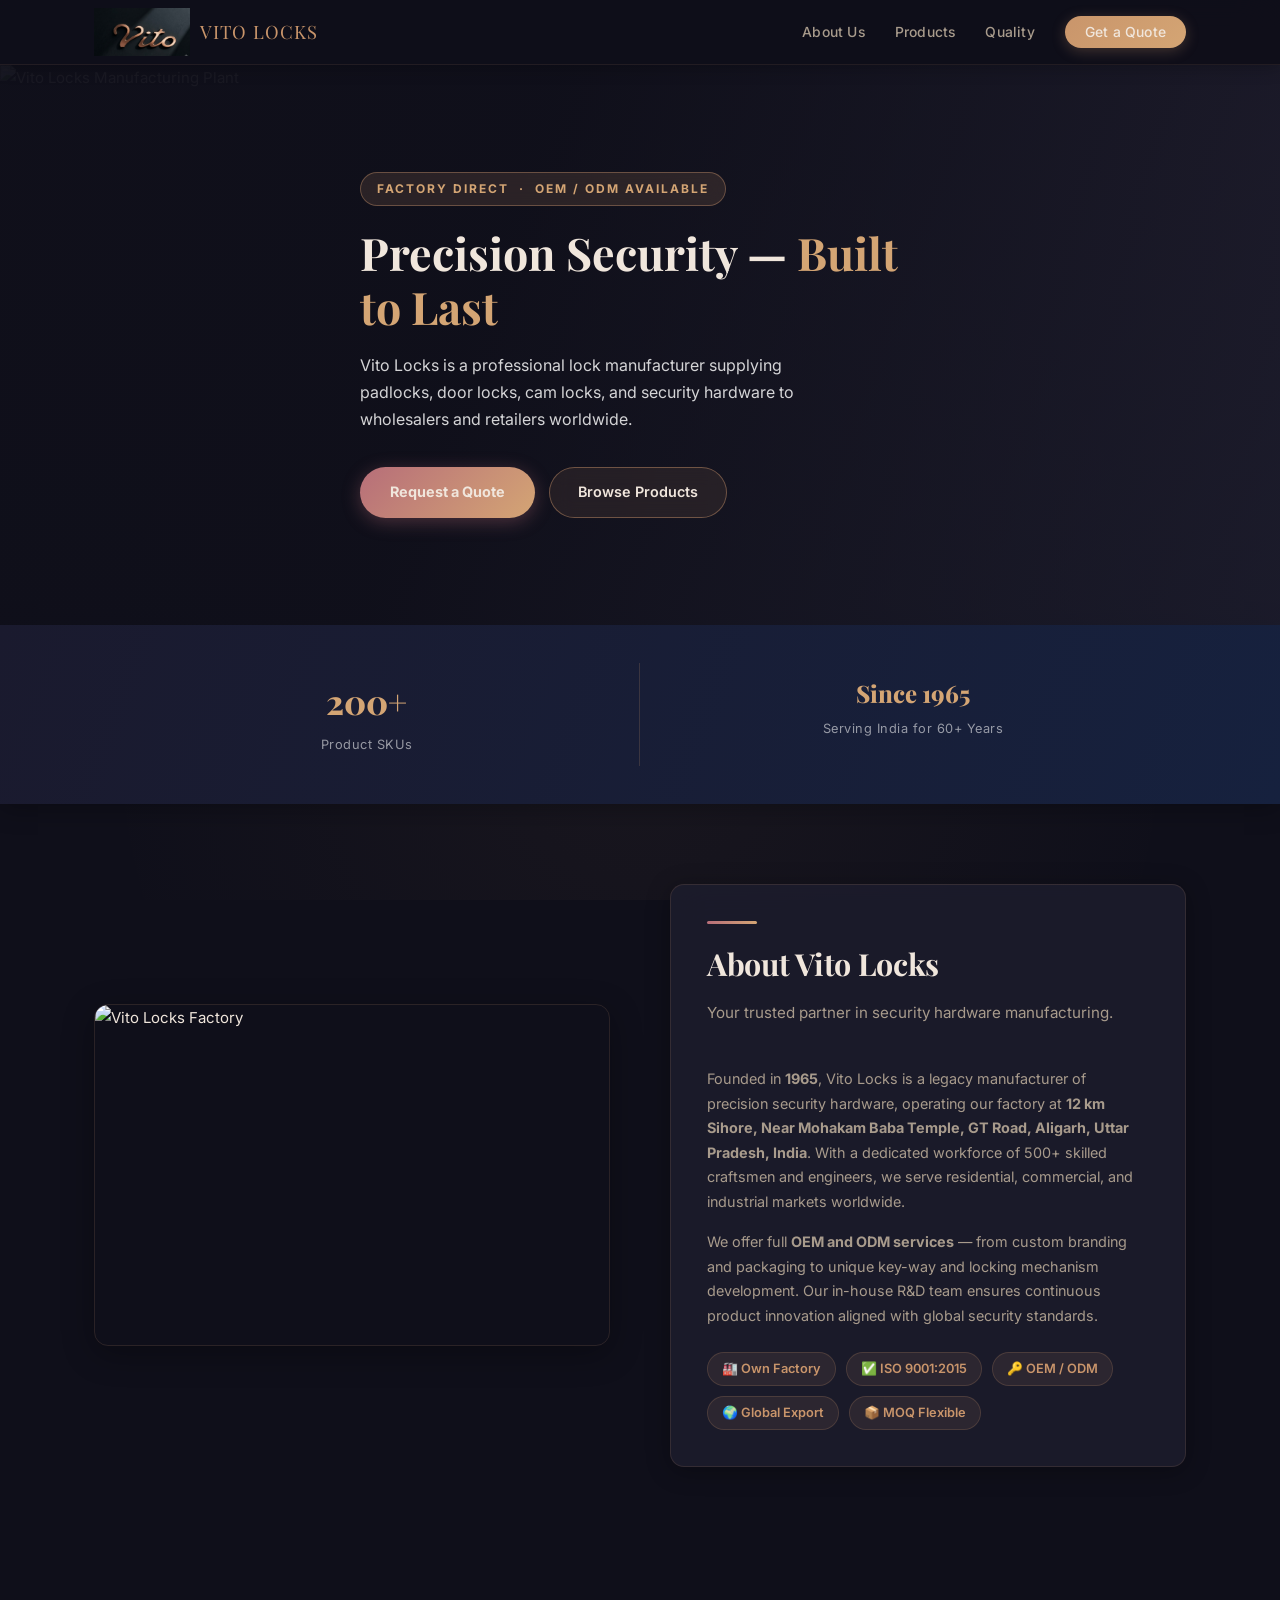
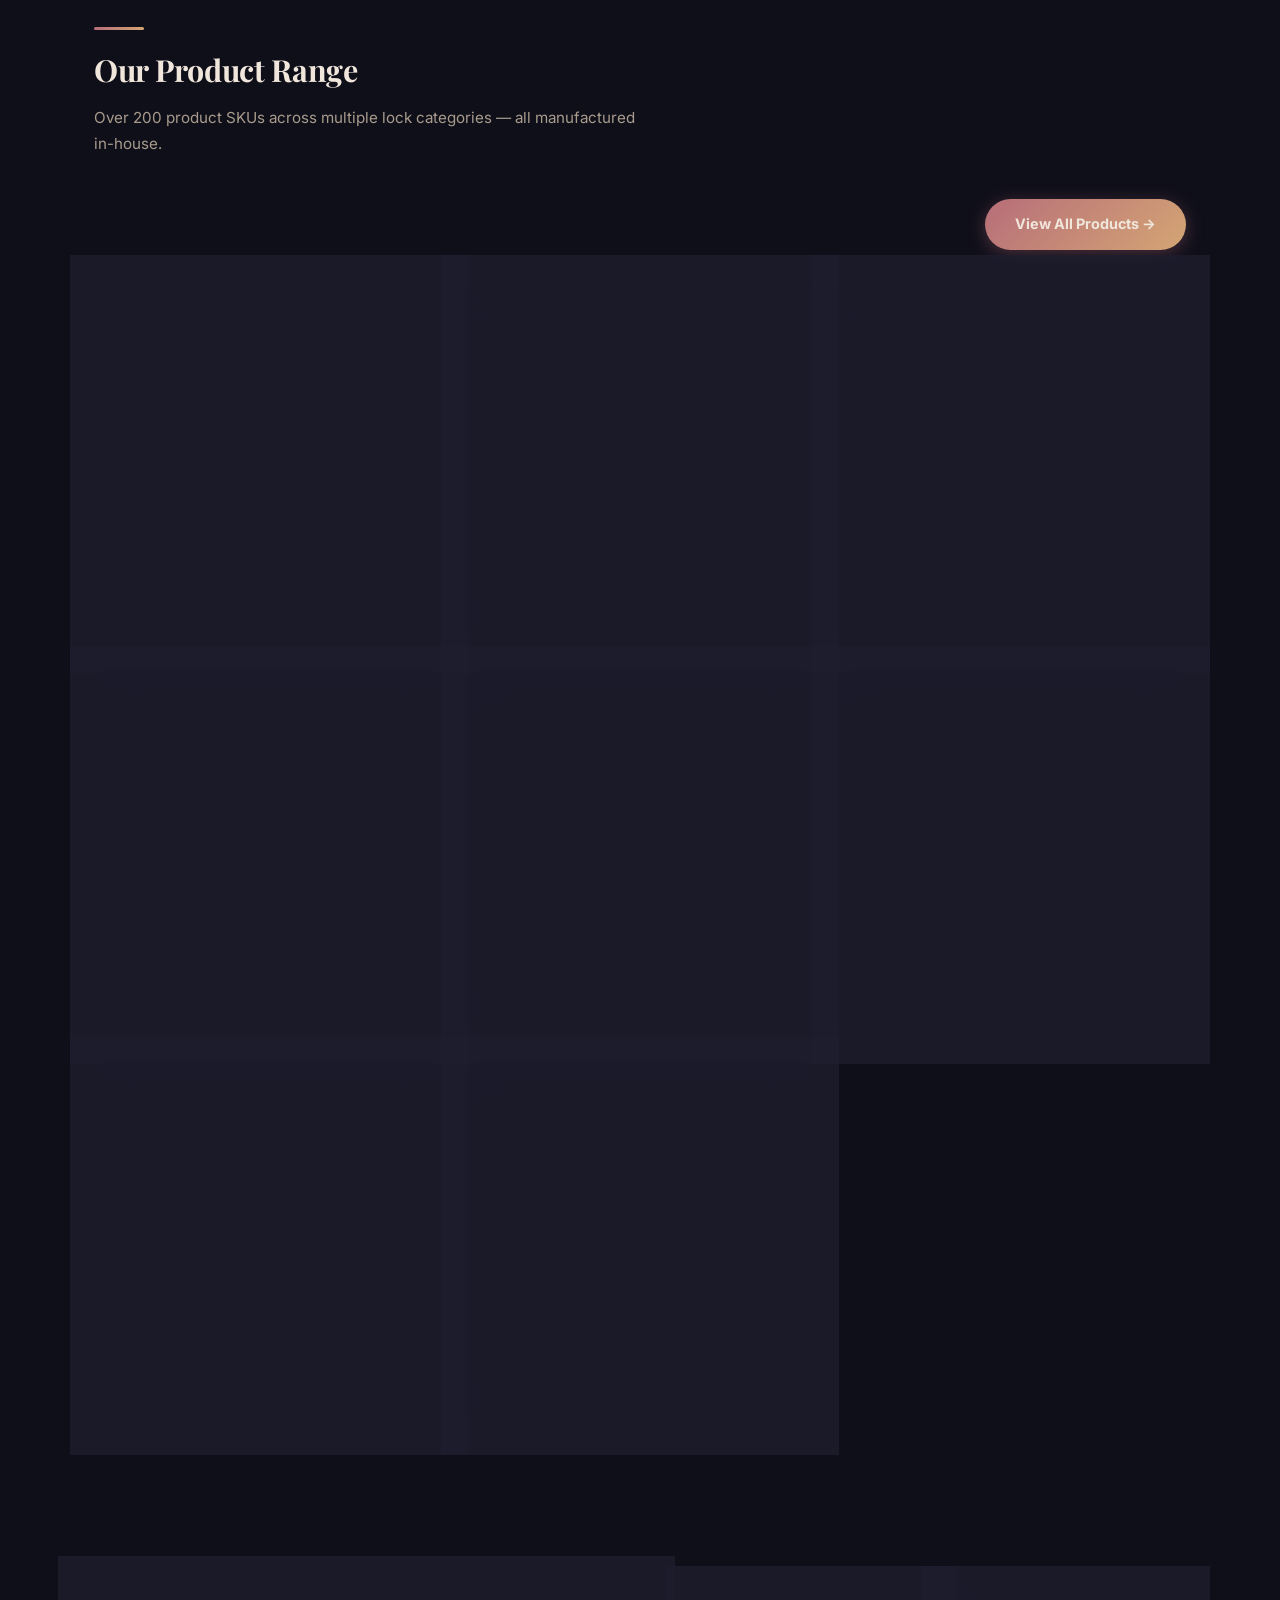
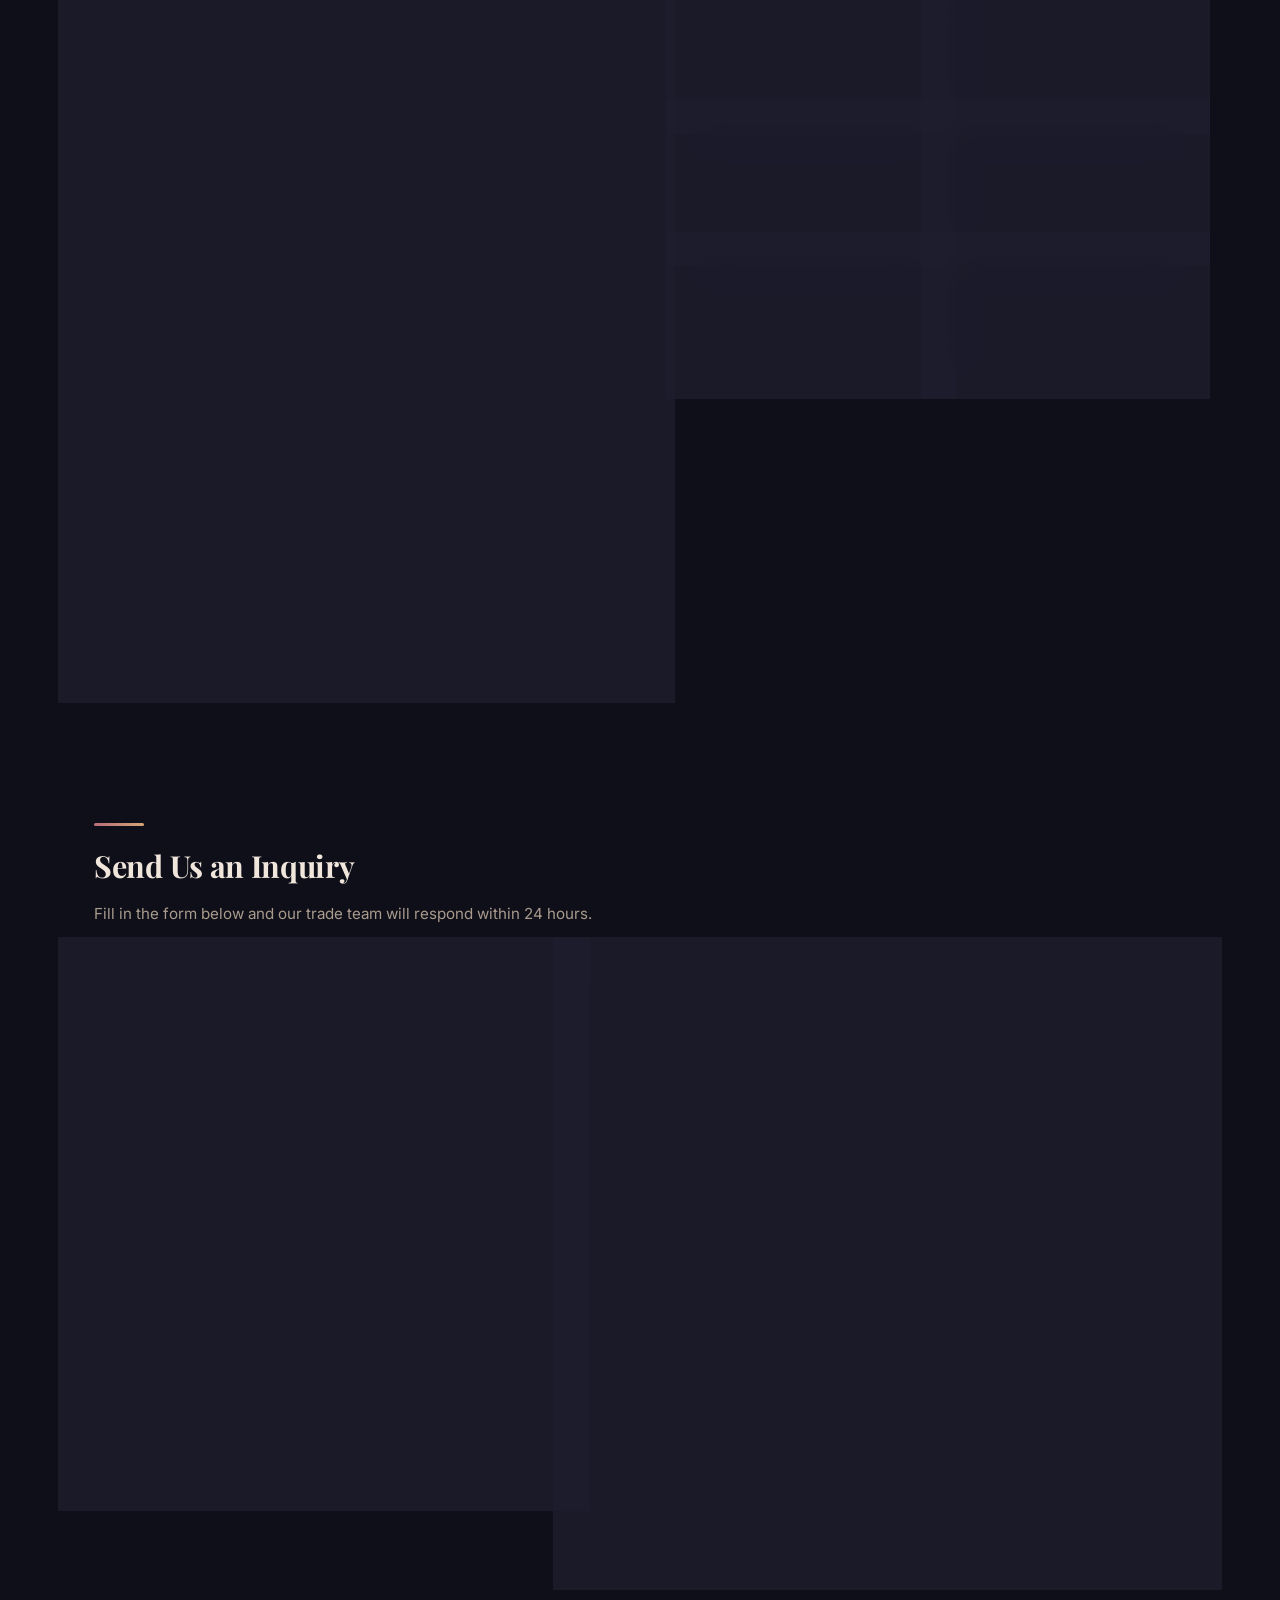
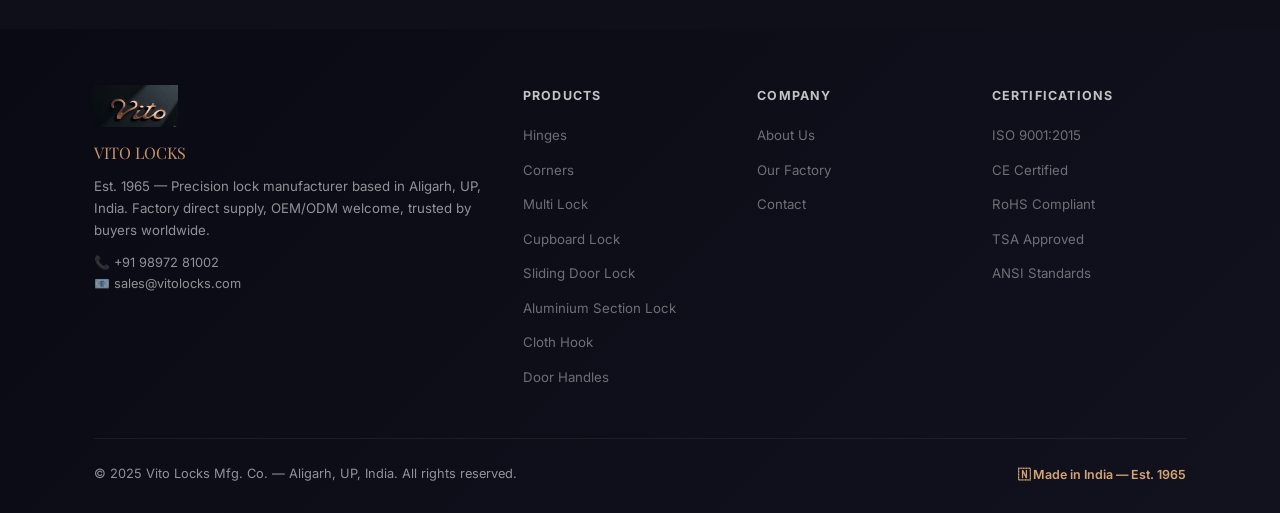
==== commit 028dc4e9: "Merge remote PR #1 changes with updated product categories" ====
--- a/index.html
+++ b/index.html
@@ -120,14 +120,53 @@
     <div class="products-grid">
 
       <div class="product-card">
-        <div class="product-img">🔒</div>
-        <div class="product-body">
-          <h3 class="product-name">Padlocks</h3>
-          <p class="product-desc">Brass, steel, and zinc alloy padlocks in sizes from 20mm to 80mm. Available with combination or keyed mechanisms.</p>
-          <div class="product-tags">
-            <span class="tag">Brass Core</span>
-            <span class="tag">Anti-Drill</span>
-            <span class="tag">Weatherproof</span>
+        <div class="product-img">🔧</div>
+        <div class="product-body">
+          <h3 class="product-name">Hinges</h3>
+          <p class="product-desc">Ball bearing butt hinges, concealed soft-close cabinet hinges, and welded bullet hinges for doors and gates.</p>
+          <div class="product-tags">
+            <span class="tag">Ball Bearing</span>
+            <span class="tag">Soft-Close</span>
+            <span class="tag">304 Stainless</span>
+          </div>
+        </div>
+      </div>
+
+      <div class="product-card">
+        <div class="product-img">📐</div>
+        <div class="product-body">
+          <h3 class="product-name">Corners</h3>
+          <p class="product-desc">Heavy-duty structural joint brackets, L-shaped reinforcing braces, and decorative brass corner protectors.</p>
+          <div class="product-tags">
+            <span class="tag">Reinforced 90°</span>
+            <span class="tag">Structural</span>
+            <span class="tag">Antique Brass</span>
+          </div>
+        </div>
+      </div>
+
+      <div class="product-card">
+        <div class="product-img">🛡️</div>
+        <div class="product-body">
+          <h3 class="product-name">Multi Lock</h3>
+          <p class="product-desc">Advanced multi-point central locking systems and gear-driven mortise mechanisms for armored and steel doors.</p>
+          <div class="product-tags">
+            <span class="tag">4-Point Lock</span>
+            <span class="tag">Central Actuator</span>
+            <span class="tag">High Security</span>
+          </div>
+        </div>
+      </div>
+
+      <div class="product-card">
+        <div class="product-img">🗃️</div>
+        <div class="product-body">
+          <h3 class="product-name">Cupboard Lock</h3>
+          <p class="product-desc">Zinc alloy cam locks, digital RFID keyless cabinet locks, and marine push-button latches for cupboards.</p>
+          <div class="product-tags">
+            <span class="tag">Master Keying</span>
+            <span class="tag">RFID Card</span>
+            <span class="tag">Push-to-Lock</span>
           </div>
         </div>
       </div>
@@ -135,64 +174,51 @@
       <div class="product-card">
         <div class="product-img">🚪</div>
         <div class="product-body">
-          <h3 class="product-name">Door Locks & Deadbolts</h3>
-          <p class="product-desc">Mortise locks, rim locks, cylindrical locks, and deadbolts for residential and commercial doors.</p>
-          <div class="product-tags">
-            <span class="tag">ANSI Grade</span>
-            <span class="tag">Double Cylinder</span>
-            <span class="tag">Stainless Steel</span>
-          </div>
-        </div>
-      </div>
-
-      <div class="product-card">
-        <div class="product-img">🗄️</div>
-        <div class="product-body">
-          <h3 class="product-name">Cam Locks</h3>
-          <p class="product-desc">Tubular cam locks for cabinets, mailboxes, filing systems, and vending machines. Custom cam lengths available.</p>
-          <div class="product-tags">
-            <span class="tag">16–30mm Dia</span>
-            <span class="tag">Custom Cam</span>
-            <span class="tag">Keyed Alike</span>
-          </div>
-        </div>
-      </div>
-
-      <div class="product-card">
-        <div class="product-img">🔐</div>
-        <div class="product-body">
-          <h3 class="product-name">Combination Locks</h3>
-          <p class="product-desc">3-wheel and 4-wheel combination padlocks for luggage, lockers, and storage units. No-key convenience.</p>
-          <div class="product-tags">
-            <span class="tag">Resettable</span>
-            <span class="tag">TSA Approved</span>
-            <span class="tag">Lightweight</span>
-          </div>
-        </div>
-      </div>
-
-      <div class="product-card">
-        <div class="product-img">🔑</div>
-        <div class="product-body">
-          <h3 class="product-name">Disc Detainer Locks</h3>
-          <p class="product-desc">High-security disc detainer padlocks with hardened steel shackles — ideal for chains, gates, and containers.</p>
-          <div class="product-tags">
-            <span class="tag">Pick-Resistant</span>
-            <span class="tag">Hardened Shackle</span>
-            <span class="tag">Industrial</span>
-          </div>
-        </div>
-      </div>
-
-      <div class="product-card">
-        <div class="product-img">📦</div>
-        <div class="product-body">
-          <h3 class="product-name">OEM / Custom Locks</h3>
-          <p class="product-desc">Custom-designed locks with your logo, color, keyway, and packaging. Full OEM/ODM service with fast sample lead time.</p>
-          <div class="product-tags">
-            <span class="tag">Custom Branding</span>
-            <span class="tag">Private Label</span>
-            <span class="tag">Low MOQ</span>
+          <h3 class="product-name">Sliding Door Lock</h3>
+          <p class="product-desc">Hook deadbolt mortise locks, flush pocket door pulls, and keyed patio glass door locks with ergonomic grips.</p>
+          <div class="product-tags">
+            <span class="tag">Hook Deadbolt</span>
+            <span class="tag">Pocket Pull</span>
+            <span class="tag">Anti-Lift</span>
+          </div>
+        </div>
+      </div>
+
+      <div class="product-card">
+        <div class="product-img">🏗️</div>
+        <div class="product-body">
+          <h3 class="product-name">Aluminium Section Lock</h3>
+          <p class="product-desc">Narrow stile hook bolts, euro profile cylinder sets, and crescent latches for aluminum partition profiles.</p>
+          <div class="product-tags">
+            <span class="tag">Narrow Stile</span>
+            <span class="tag">Euro Cylinder</span>
+            <span class="tag">Crescent Latch</span>
+          </div>
+        </div>
+      </div>
+
+      <div class="product-card">
+        <div class="product-img">🧥</div>
+        <div class="product-body">
+          <h3 class="product-name">Cloth Hook</h3>
+          <p class="product-desc">Solid brass double coat hooks, retractable stainless steel wall racks, and heavy-duty industrial robe hooks.</p>
+          <div class="product-tags">
+            <span class="tag">Solid Brass</span>
+            <span class="tag">Retractable</span>
+            <span class="tag">Concealed Mount</span>
+          </div>
+        </div>
+      </div>
+
+      <div class="product-card">
+        <div class="product-img">✨</div>
+        <div class="product-body">
+          <h3 class="product-name">Door Handles</h3>
+          <p class="product-desc">Architectural sprung lever handles, stainless steel H-shaped entrance pulls, and antique brass mortise sets.</p>
+          <div class="product-tags">
+            <span class="tag">EN 1906 Grade 3</span>
+            <span class="tag">H-Shaped Pull</span>
+            <span class="tag">Traditional Luxury</span>
           </div>
         </div>
       </div>
@@ -343,12 +369,14 @@
           <label for="product">Product of Interest</label>
           <select id="product">
             <option value="">— Select a Product Category —</option>
-            <option>Padlocks</option>
-            <option>Door Locks & Deadbolts</option>
-            <option>Cam Locks</option>
-            <option>Combination Locks</option>
-            <option>Disc Detainer Locks</option>
-            <option>OEM / Custom Locks</option>
+            <option>Hinges</option>
+            <option>Corners</option>
+            <option>Multi Lock</option>
+            <option>Cupboard Lock</option>
+            <option>Sliding Door Lock</option>
+            <option>Aluminium Section Lock</option>
+            <option>Cloth Hook</option>
+            <option>Door Handles</option>
             <option>Other / Multiple Products</option>
           </select>
         </div>
@@ -382,11 +410,14 @@
       <div class="footer-col">
         <h5>Products</h5>
         <ul>
-          <li><a href="#products">Padlocks</a></li>
-          <li><a href="#products">Door Locks</a></li>
-          <li><a href="#products">Cam Locks</a></li>
-          <li><a href="#products">Combination Locks</a></li>
-          <li><a href="#products">Custom OEM Locks</a></li>
+          <li><a href="products.html">Hinges</a></li>
+          <li><a href="products.html">Corners</a></li>
+          <li><a href="products.html">Multi Lock</a></li>
+          <li><a href="products.html">Cupboard Lock</a></li>
+          <li><a href="products.html">Sliding Door Lock</a></li>
+          <li><a href="products.html">Aluminium Section Lock</a></li>
+          <li><a href="products.html">Cloth Hook</a></li>
+          <li><a href="products.html">Door Handles</a></li>
         </ul>
       </div>
       <div class="footer-col">
